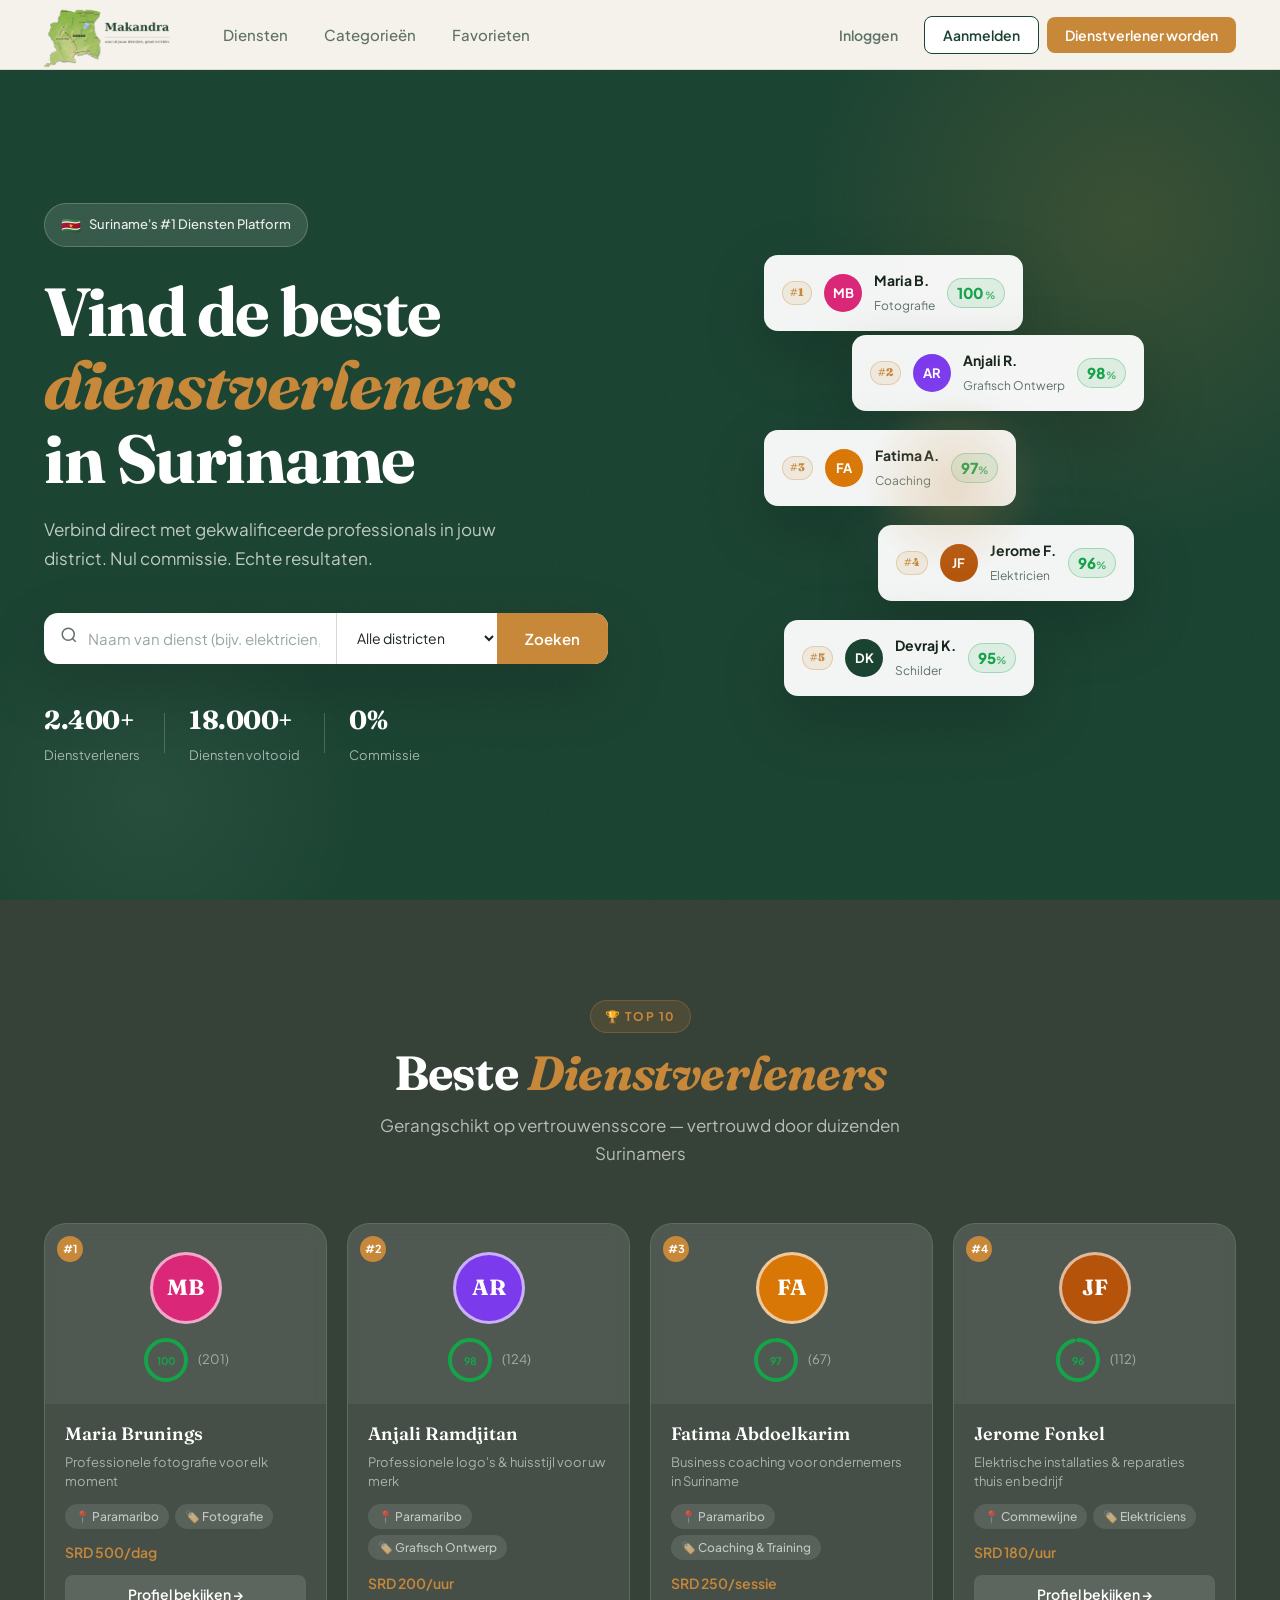
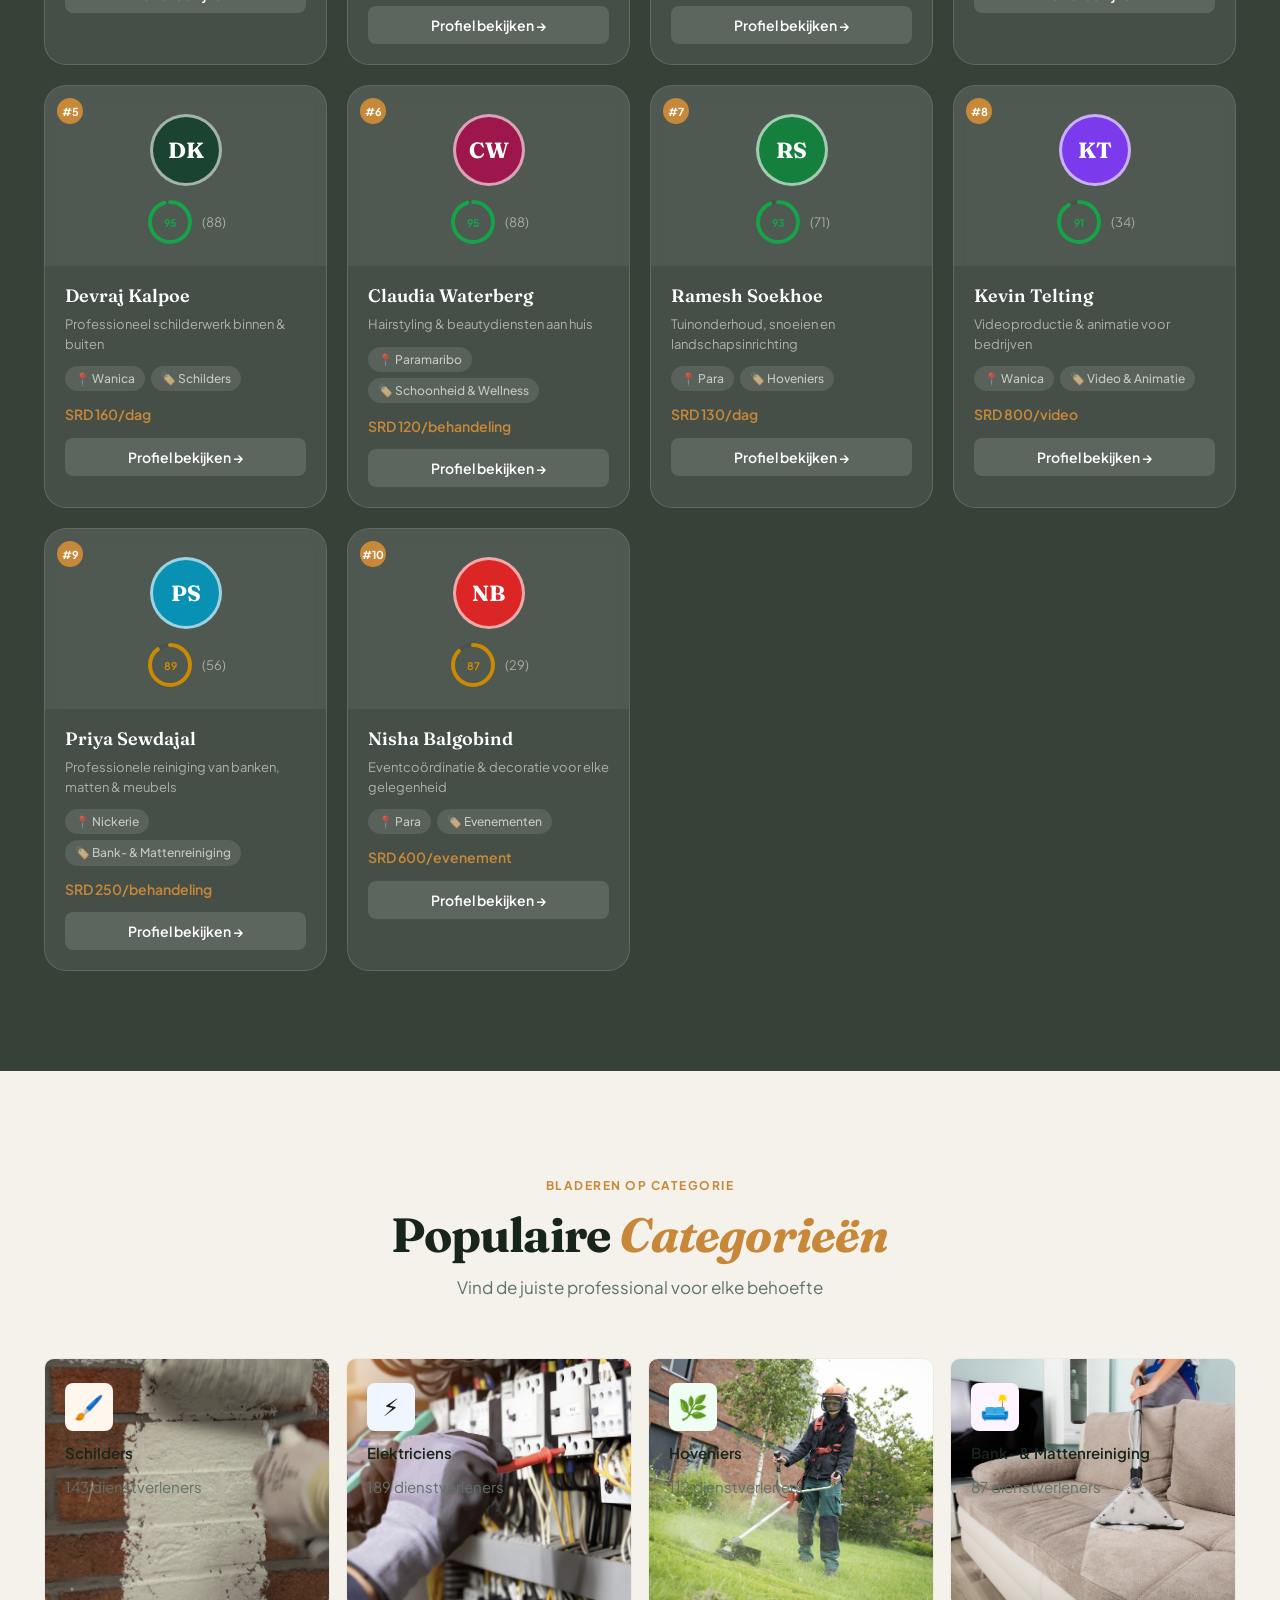
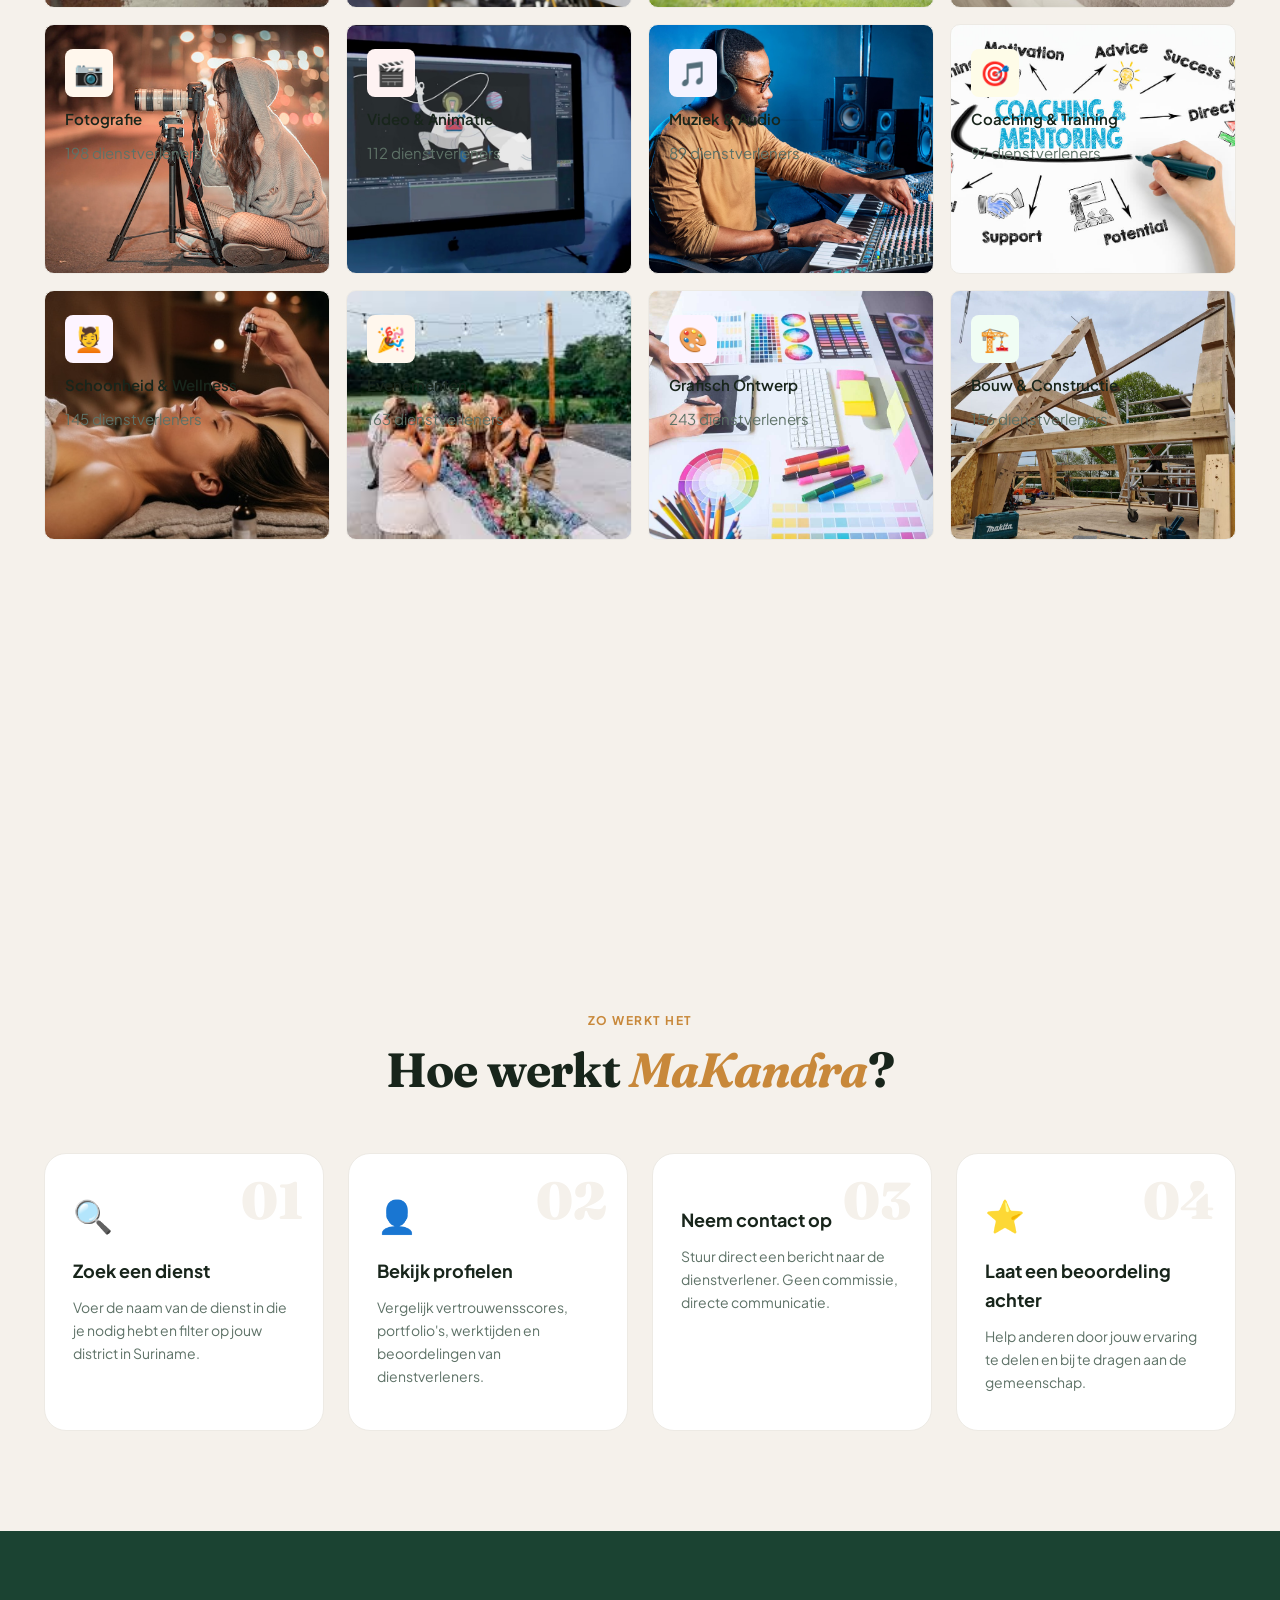
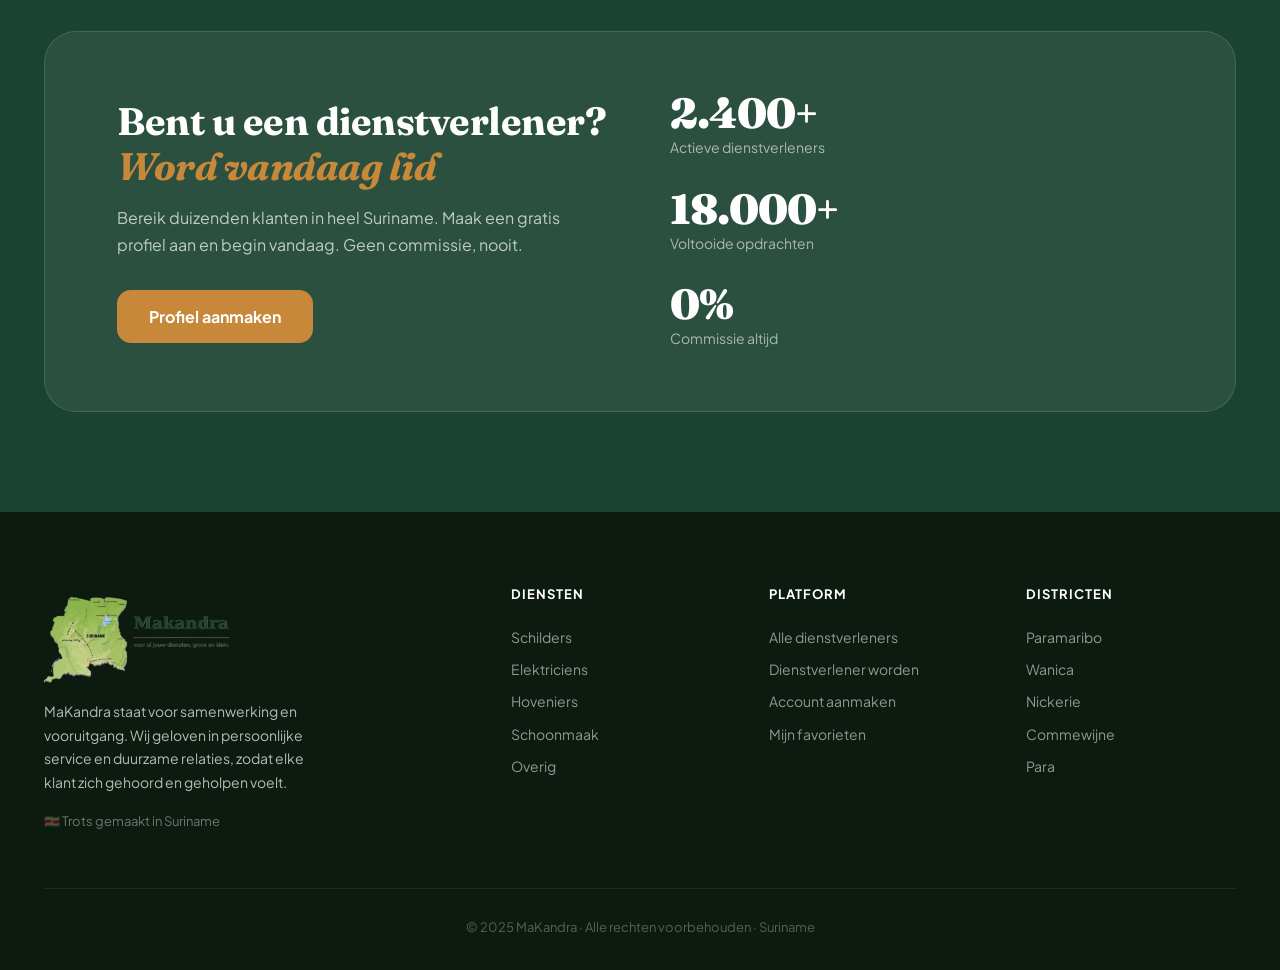
==== makandra/index.html @ bb7fdafe "portfolio" ====
<!DOCTYPE html>
<html lang="nl">
<head>
  <meta charset="UTF-8" />
  <meta name="viewport" content="width=device-width, initial-scale=1.0" />
  <title>MaKandra – Vind Diensten in Suriname</title>
  <link rel="preconnect" href="https://fonts.googleapis.com" />
  <link rel="preconnect" href="https://fonts.gstatic.com" crossorigin />
  <link href="https://fonts.googleapis.com/css2?family=Fraunces:opsz,wght@9..144,300;9..144,400;9..144,600;9..144,700;9..144,900&family=Plus+Jakarta+Sans:wght@300;400;500;600;700&display=swap" rel="stylesheet" />
  <link rel="stylesheet" href="style.css" />
</head>
<body>

<!-- ═══════════════════════════════════ NAVIGATION ═══════════════════════════════════ -->
<nav id="navbar">
  <div class="nav-container">
    <div class="nav-logo" onclick="showView('home')">
      <img src="MKDRA.png" alt="MaKandra Logo" class="nav-logo-img" />
    </div>
    <div class="nav-links">
      <a class="nav-link" onclick="showView('browse')">Diensten</a>
      <a class="nav-link" onclick="browseByCategory('')">Categorieën</a>
      <a class="nav-link" onclick="showFavorites()"> Favorieten</a>
    </div>
    <div class="nav-auth" id="nav-auth">
      <button class="btn-ghost" onclick="openAuthModal('login')">Inloggen</button>
      <button class="btn-secondary" onclick="openAuthModal('signup')">Aanmelden</button>
      <button class="btn-accent" onclick="openAuthModal('provider')">Dienstverlener worden</button>
    </div>
    <div class="nav-user hidden" id="nav-user">
      <div class="user-pill" onclick="toggleUserMenu()">
        <div class="user-avatar-sm" id="nav-avatar">?</div>
        <span id="nav-username">Gebruiker</span>
        <svg width="12" height="12" viewBox="0 0 12 12" fill="currentColor"><path d="M2 4l4 4 4-4"/></svg>
      </div>
      <div class="user-dropdown hidden" id="user-dropdown">
        <a onclick="showView('dashboard'); toggleUserMenu()">
          <span>👤</span> Mijn Dashboard
        </a>
        <a onclick="showFavorites(); toggleUserMenu()">
          <span>❤️</span> Favorieten
        </a>
        <div class="dropdown-divider"></div>
        <a onclick="logout()" class="logout-link">
          <span>🚪</span> Uitloggen
        </a>
      </div>
    </div>
    <button class="nav-mobile-btn" onclick="toggleMobileMenu()">☰</button>
  </div>
  <div class="mobile-menu hidden" id="mobile-menu">
    <a onclick="showView('browse'); toggleMobileMenu()">Diensten</a>
    <a onclick="showFavorites(); toggleMobileMenu()">❤️ Favorieten</a>
    <a onclick="openAuthModal('login'); toggleMobileMenu()">Inloggen</a>
    <a onclick="openAuthModal('signup'); toggleMobileMenu()">Aanmelden</a>
    <a onclick="openAuthModal('provider'); toggleMobileMenu()" class="mobile-provider-btn">Dienstverlener worden</a>
  </div>
</nav>


<!-- ═══════════════════════════════════ HOME VIEW ═══════════════════════════════════ -->
<div id="view-home" class="view active">

  <!-- HERO -->
  <section class="hero">
    <div class="hero-grain"></div>
    <div class="hero-container">
      <div class="hero-left">
        <div class="hero-badge">
          <span class="badge-flag">🇸🇷</span>
          Suriname's #1 Diensten Platform
        </div>
        <h1 class="hero-title">
          Vind de beste<br>
          <em>dienstverleners</em><br>
          in Suriname
        </h1>
        <p class="hero-subtitle">
          Verbind direct met gekwalificeerde professionals in jouw district. Nul commissie. Echte resultaten.
        </p>

        <div class="hero-search-box">
          <div class="search-input-wrap">
            <span class="search-ico">
              <svg width="18" height="18" fill="none" stroke="currentColor" stroke-width="2" viewBox="0 0 24 24"><circle cx="11" cy="11" r="8"/><path d="m21 21-4.35-4.35"/></svg>
            </span>
            <input type="text" id="hero-search" placeholder="Naam van dienst (bijv. elektricien, schilder)" />
          </div>
          <div class="search-district-wrap">
            <select id="hero-district">
              <option value="">Alle districten</option>
              <option>Paramaribo</option>
              <option>Wanica</option>
              <option>Nickerie</option>
              <option>Coronie</option>
              <option>Saramacca</option>
              <option>Commewijne</option>
              <option>Marowijne</option>
              <option>Para</option>
              <option>Brokopondo</option>
              <option>Sipaliwini</option>
            </select>
          </div>
          <button class="btn-search" onclick="heroSearch()">Zoeken</button>
        </div>

        <div class="hero-stats">
          <div class="hero-stat">
            <strong>2.400+</strong>
            <span>Dienstverleners</span>
          </div>
          <div class="stat-sep"></div>
          <div class="hero-stat">
            <strong>18.000+</strong>
            <span>Diensten voltooid</span>
          </div>
          <div class="stat-sep"></div>
          <div class="hero-stat">
            <strong>0%</strong>
            <span>Commissie</span>
          </div>
        </div>
      </div>

      <div class="hero-right">
        <div class="hero-cards">
          <!-- #1 Maria Brunings – Fotografie – score 100 -->
          <div class="hero-card hc-1">
            <div class="hc-rank">#1</div>
            <div class="hc-avatar" style="background:#DB2777">MB</div>
            <div class="hc-info">
              <strong>Maria B.</strong>
              <small>Fotografie</small>
            </div>
            <div class="hc-score" data-star="5.0"></div>
          </div>
          <!-- #2 Anjali Ramdjitan – Grafisch Ontwerp – score 98 -->
          <div class="hero-card hc-2">
            <div class="hc-rank">#2</div>
            <div class="hc-avatar" style="background:#7C3AED">AR</div>
            <div class="hc-info">
              <strong>Anjali R.</strong>
              <small>Grafisch Ontwerp</small>
            </div>
            <div class="hc-score" data-star="4.9"></div>
          </div>
          <!-- #3 Fatima Abdoelkarim – Coaching – score 97 -->
          <div class="hero-card hc-3">
            <div class="hc-rank">#3</div>
            <div class="hc-avatar" style="background:#D97706">FA</div>
            <div class="hc-info">
              <strong>Fatima A.</strong>
              <small>Coaching</small>
            </div>
            <div class="hc-score" data-star="4.85"></div>
          </div>
          <!-- #4 Jerome Fonkel – Elektriciens – score 96 -->
          <div class="hero-card hc-4">
            <div class="hc-rank">#4</div>
            <div class="hc-avatar" style="background:#B45309">JF</div>
            <div class="hc-info">
              <strong>Jerome F.</strong>
              <small>Elektricien</small>
            </div>
            <div class="hc-score" data-star="4.8"></div>
          </div>
          <!-- #5 Devraj Kalpoe – Schilders – score 95 -->
          <div class="hero-card hc-5">
            <div class="hc-rank">#5</div>
            <div class="hc-avatar" style="background:#1B4332">DK</div>
            <div class="hc-info">
              <strong>Devraj K.</strong>
              <small>Schilder</small>
            </div>
            <div class="hc-score" data-star="4.75"></div>
          </div>
          <div class="hero-orb orb-1"></div>
          <div class="hero-orb orb-2"></div>
        </div>
      </div>
    </div>
  </section>

  <!-- TOP 10 PROVIDERS – with background image -->
  <section class="section top10-section">
    <div class="top10-bg-overlay"></div>
    <div class="container" style="position:relative;z-index:2">
      <div class="section-head">
        <div class="section-eyebrow top-badge">🏆 TOP 10</div>
        <h2 class="section-title light">Beste <em>Dienstverleners</em></h2>
        <p class="section-sub light">Gerangschikt op vertrouwensscore — vertrouwd door duizenden Surinamers</p>
      </div>
      <div class="providers-grid" id="top-providers-grid">
        <!-- Rendered by JS -->
      </div>
    </div>
  </section>

  <!-- CATEGORIES -->
  <section class="section">
    <div class="container">
      <div class="section-head">
        <div class="section-eyebrow">Bladeren op categorie</div>
        <h2 class="section-title">Populaire <em>Categorieën</em></h2>
        <p class="section-sub">Vind de juiste professional voor elke behoefte</p>
      </div>
      <div class="categories-grid" id="categories-grid">
        <!-- Rendered by JS -->
         <div class="cat-card card-schilders">
    </div>

<div class="cat-card card-elektriciens">
    </div>

<div class="cat-card card-Hoveniers">
    </div>

<div class="cat-card card-Bank- & Mattenreiniging">
    </div>

<div class="cat-card card-Fotografie">
    </div>

<div class="cat-card card-Video & Animatie">
    </div>

<div class="cat-card card-Muziek & Audio">
    </div>

<div class="cat-card card-Coaching & Training">
    </div>

<div class="cat-card card-Schoonheid & Wellness">
    </div>

<div class="cat-card card-Evenementen">
    </div>

<div class="cat-card card-Grafisch Ontwerp">
    </div>

<div class="cat-card card-Bouw & Constructie">
  
    </div>
      </div>
    </div>
  </section>

  <!-- HOW IT WORKS -->
  <section class="section">
    <div class="container">
      <div class="section-head">
        <div class="section-eyebrow">Zo werkt het</div>
        <h2 class="section-title">Hoe werkt <em>MaKandra</em>?</h2>
      </div>
      <div class="steps-grid">
        <div class="step-card reveal">
          <div class="step-num">01</div>
          <div class="step-icon-wrap">🔍</div>
          <h3>Zoek een dienst</h3>
          <p>Voer de naam van de dienst in die je nodig hebt en filter op jouw district in Suriname.</p>
        </div>
        <div class="step-card reveal">
          <div class="step-num">02</div>
          <div class="step-icon-wrap">👤</div>
          <h3>Bekijk profielen</h3>
          <p>Vergelijk vertrouwensscores, portfolio's, werktijden en beoordelingen van dienstverleners.</p>
        </div>
        <div class="step-card reveal">
          <div class="step-num">03</div>
          <div class="step-icon-wrap"></div>
          <h3>Neem contact op</h3>
          <p>Stuur direct een bericht naar de dienstverlener. Geen commissie, directe communicatie.</p>
        </div>
        <div class="step-card reveal">
          <div class="step-num">04</div>
          <div class="step-icon-wrap">⭐</div>
          <h3>Laat een beoordeling achter</h3>
          <p>Help anderen door jouw ervaring te delen en bij te dragen aan de gemeenschap.</p>
        </div>
      </div>
    </div>
  </section>

  <!-- CTA BAND -->
  <section class="section section-cta-bg">
    <div class="container">
      <div class="cta-band reveal">
        <div class="cta-left">
          <h2>Bent u een dienstverlener?<br><em>Word vandaag lid</em></h2>
          <p>Bereik duizenden klanten in heel Suriname. Maak een gratis profiel aan en begin vandaag. Geen commissie, nooit.</p>
          <button class="btn-cta-big" onclick="openAuthModal('provider')">
            Profiel aanmaken 
          </button>
        </div>
        <div class="cta-nums">
          <div class="cta-num-item"><strong>2.400+</strong><span>Actieve dienstverleners</span></div>
          <div class="cta-num-item"><strong>18.000+</strong><span>Voltooide opdrachten</span></div>
          <div class="cta-num-item"><strong>0%</strong><span>Commissie altijd</span></div>
        </div>
      </div>
    </div>
  </section>

  <!-- FOOTER -->
  <footer class="footer">
    <div class="container">
      <div class="footer-grid">
        <div class="footer-brand">
          <div class="footer-logo">
            <img src="MKDRA.png" alt="MaKandra" style="height:100px;width:auto;" />
          </div>
          <p>MaKandra staat voor samenwerking en vooruitgang. Wij geloven in persoonlijke service en duurzame relaties, zodat elke klant zich gehoord en geholpen voelt.</p>
          <div class="footer-flag">🇸🇷 Trots gemaakt in Suriname</div>
        </div>
        <div class="footer-col">
          <h4>Diensten</h4>
          <a onclick="browseByCategory('Schilders')">Schilders</a>
          <a onclick="browseByCategory('Elektriciens')">Elektriciens</a>
          <a onclick="browseByCategory('Hoveniers')">Hoveniers</a>
          <a onclick="browseByCategory('Schoonmaak')">Schoonmaak</a>
          <a onclick="browseByCategory('Overig')">Overig</a>
        </div>
        <div class="footer-col">
          <h4>Platform</h4>
          <a onclick="showView('browse')">Alle dienstverleners</a>
          <a onclick="openAuthModal('provider')">Dienstverlener worden</a>
          <a onclick="openAuthModal('signup')">Account aanmaken</a>
          <a onclick="showFavorites()">Mijn favorieten</a>
        </div>
        <div class="footer-col">
          <h4>Districten</h4>
          <a onclick="browseByDistrict('Paramaribo')">Paramaribo</a>
          <a onclick="browseByDistrict('Wanica')">Wanica</a>
          <a onclick="browseByDistrict('Nickerie')">Nickerie</a>
          <a onclick="browseByDistrict('Commewijne')">Commewijne</a>
          <a onclick="browseByDistrict('Para')">Para</a>
        </div>
      </div>
      <div class="footer-bottom">
        © 2025 MaKandra · Alle rechten voorbehouden · Suriname
      </div>
    </div>
  </footer>
</div>


<!-- ═══════════════════════════════════ BROWSE VIEW ═══════════════════════════════════ -->
<div id="view-browse" class="view">
  <div class="browse-header">
    <div class="container">
      <h1>Vind een <em>Dienstverlener</em></h1>
      <p>Blader door onze gecertificeerde professionals in heel Suriname</p>
    </div>
  </div>

  <div class="container">
    <div class="browse-layout">
      <aside class="browse-sidebar">
        <div class="sidebar-section">
          <span class="sidebar-label">Naam van dienst</span>
          <div class="sidebar-search-wrap">
            <svg width="16" height="16" fill="none" stroke="currentColor" stroke-width="2" viewBox="0 0 24 24"><circle cx="11" cy="11" r="8"/><path d="m21 21-4.35-4.35"/></svg>
            <input type="text" id="browse-search" placeholder="Naam van dienst zoeken…" oninput="applyFilters()" />
          </div>
        </div>
        <div class="sidebar-section">
          <span class="sidebar-label">District</span>
          <select id="filter-district" onchange="applyFilters()">
            <option value="">Alle districten</option>
            <option>Paramaribo</option><option>Wanica</option><option>Nickerie</option>
            <option>Coronie</option><option>Saramacca</option><option>Commewijne</option>
            <option>Marowijne</option><option>Para</option><option>Brokopondo</option>
            <option>Sipaliwini</option>
          </select>
        </div>
        <div class="sidebar-section">
          <span class="sidebar-label">Sorteren</span>
          <select id="filter-sort" onchange="applyFilters()">
            <option value="score">Beste score</option>
            <option value="reviews">Meeste beoordelingen</option>
            <option value="name">Naam A–Z</option>
          </select>
        </div>
        <div class="sidebar-section">
          <span class="sidebar-label">Categorieën</span>
          <div class="sidebar-cat-list" id="sidebar-cats">
            <!-- Rendered by JS -->
          </div>
        </div>
        <button class="btn-reset" onclick="resetFilters()">↺ Filters wissen</button>
      </aside>

      <main class="browse-main">
        <div class="browse-results-bar">
          <span id="results-count">Laden…</span>
        </div>
        <div class="providers-grid" id="browse-grid">
          <!-- Rendered by JS -->
        </div>
        <div class="empty-state hidden" id="browse-empty">
          <div class="empty-icon">🔍</div>
          <h3>Geen resultaten</h3>
          <p>Probeer andere zoektermen of verwijder filters</p>
          <button class="btn-primary" onclick="resetFilters()">Filters wissen</button>
        </div>
      </main>
    </div>
  </div>
</div>


<!-- ═══════════════════════════════════ FAVORITES VIEW ═══════════════════════════════════ -->
<div id="view-favorites" class="view">
  <div class="browse-header">
    <div class="container">
      <h1> Mijn <em>Favorieten</em></h1>
      <p>Beheer uw favoriete en opgeslagen dienstverleners</p>
    </div>
  </div>
  <div class="container">
    <div id="favorites-content" style="padding: 40px 0 80px;">
      <!-- Rendered by JS -->
    </div>
  </div>
</div>


<!-- ═══════════════════════════════════ PROFILE VIEW ═══════════════════════════════════ -->
<div id="view-profile" class="view">
  <div id="profile-content"><!-- JS renders this --></div>
</div>


<!-- ═══════════════════════════════════ DASHBOARD VIEW ═══════════════════════════════════ -->
<div id="view-dashboard" class="view">
  <div class="container">
    <div id="dashboard-content"><!-- JS renders this --></div>
  </div>
</div>


<!-- ═══════════════════════════════════ AUTH MODAL ═══════════════════════════════════ -->
<div id="auth-overlay" class="overlay hidden" onclick="closeAuthModal(event)">
  <div class="modal" id="auth-modal">
    <button class="modal-x" onclick="closeAuthModal()">
      <svg width="18" height="18" fill="none" stroke="currentColor" stroke-width="2" viewBox="0 0 24 24"><path d="M18 6 6 18M6 6l12 12"/></svg>
    </button>

    <div class="modal-tabs">
      <button class="modal-tab active" id="tab-btn-login" onclick="switchAuthTab('login')">Inloggen</button>
      <button class="modal-tab" id="tab-btn-signup" onclick="switchAuthTab('signup')">Aanmelden</button>
      <button class="modal-tab tab-provider-btn" id="tab-btn-provider" onclick="switchAuthTab('provider')">Dienstverlener worden</button>
    </div>

    <!-- LOGIN -->
    <div class="modal-body" id="tab-login">
      <div class="modal-hero-text">
        <h2>Welkom terug </h2>
        <p>Log in op jouw MaKandra account</p>
      </div>
      <div class="form-group">
        <label>E-mailadres</label>
        <input type="email" id="login-email" placeholder="jouw@email.com" />
      </div>
      <div class="form-group">
        <label>Wachtwoord</label>
        <input type="password" id="login-password" placeholder="••••••••" />
      </div>
      <div class="form-error hidden" id="login-error"></div>
      <button class="btn-primary btn-full" onclick="handleLogin()">Inloggen</button>
      <p class="form-footer">Nog geen account? <a onclick="switchAuthTab('signup')">Aanmelden</a></p>
    </div>

    <!-- SIGNUP USER -->
    <div class="modal-body hidden" id="tab-signup">
      <div class="modal-hero-text">
        <h2>Account aanmaken</h2>
        <p>Maak een gratis klantaccount aan</p>
      </div>
      <div class="form-row-2">
        <div class="form-group">
          <label>Voornaam</label>
          <input type="text" id="su-firstname" placeholder="Voornaam" />
        </div>
        <div class="form-group">
          <label>Achternaam</label>
          <input type="text" id="su-lastname" placeholder="Achternaam" />
        </div>
      </div>
      <div class="form-group">
        <label>E-mailadres</label>
        <input type="email" id="su-email" placeholder="jouw@email.com" />
      </div>
      <div class="form-group">
        <label>Wachtwoord</label>
        <input type="password" id="su-password" placeholder="Minimaal 6 tekens" />
      </div>
      <div class="form-group">
        <label>District</label>
        <select id="su-district">
          <option value="">Selecteer district</option>
          <option>Paramaribo</option><option>Wanica</option><option>Nickerie</option>
          <option>Coronie</option><option>Saramacca</option><option>Commewijne</option>
          <option>Marowijne</option><option>Para</option><option>Brokopondo</option>
          <option>Sipaliwini</option>
        </select>
      </div>
      <div class="form-error hidden" id="signup-error"></div>
      <button class="btn-primary btn-full" onclick="handleSignup()">Account aanmaken</button>
      <p class="form-footer">Al een account? <a onclick="switchAuthTab('login')">Inloggen</a></p>
    </div>

    <!-- SIGNUP PROVIDER -->
    <div class="modal-body hidden" id="tab-provider">
      <div class="modal-hero-text">
        <div class="provider-signup-badge"> Word Dienstverlener</div>
        <h2>Profiel aanmaken</h2>
        <p>Bereik duizenden klanten in Suriname. Gratis, geen commissie.</p>
      </div>
      <div class="form-row-2">
        <div class="form-group">
          <label>Voornaam</label>
          <input type="text" id="pv-firstname" placeholder="Voornaam" />
        </div>
        <div class="form-group">
          <label>Achternaam</label>
          <input type="text" id="pv-lastname" placeholder="Achternaam" />
        </div>
      </div>
      <div class="form-group">
        <label>E-mailadres</label>
        <input type="email" id="pv-email" placeholder="jouw@email.com" />
      </div>
      <div class="form-group">
        <label>Wachtwoord</label>
        <input type="password" id="pv-password" placeholder="Minimaal 6 tekens" />
      </div>
      <div class="form-group">
        <label>Telefoon (optioneel)</label>
        <input type="tel" id="pv-phone" placeholder="+597 ..." />
      </div>
      <div class="form-row-2">
        <div class="form-group">
          <label>Categorie dienst</label>
          <select id="pv-category">
            <option value="">Selecteer categorie</option>
            <option>Schilders</option>
            <option>Elektriciens</option>
            <option>Hoveniers</option>
            <option>Bank- &amp; Mattenreiniging</option>
            <option>Fotografie</option>
            <option>Video &amp; Animatie</option>
            <option>Muziek &amp; Audio</option>
            <option>Coaching &amp; Training</option>
            <option>Schoonheid &amp; Wellness</option>
            <option>Evenementen</option>
            <option>Grafisch Ontwerp</option>
            <option>Bouw &amp; Constructie</option>
            <option>Overig</option>
          </select>
        </div>
        <div class="form-group">
          <label>District</label>
          <select id="pv-district">
            <option value="">Selecteer district</option>
            <option>Paramaribo</option><option>Wanica</option><option>Nickerie</option>
            <option>Coronie</option><option>Saramacca</option><option>Commewijne</option>
            <option>Marowijne</option><option>Para</option><option>Brokopondo</option>
            <option>Sipaliwini</option>
          </select>
        </div>
      </div>
      <div class="form-group">
        <label>Werktijden</label>
        <input type="text" id="pv-hours" placeholder="bijv. Ma–Vr 08:00–17:00, Za 09:00–13:00" />
      </div>
      <div class="form-group">
        <label>Korte omschrijving van uw dienst</label>
        <input type="text" id="pv-tagline" placeholder="bijv. Professioneel schilderwerk voor binnen en buiten" />
      </div>
      <div class="form-group">
        <label>Tarief</label>
        <input type="text" id="pv-price" placeholder="bijv. SRD 150/uur of SRD 500/project" />
      </div>
      <div class="form-error hidden" id="provider-error"></div>
      <button class="btn-primary btn-full" onclick="handleProviderSignup()">Profiel aanmaken</button>
      <p class="form-footer">Al een account? <a onclick="switchAuthTab('login')">Inloggen</a></p>
    </div>
  </div>
</div>


<!-- ═══════════════════════════════════ REVIEW MODAL ═══════════════════════════════════ -->
<div id="review-overlay" class="overlay hidden" onclick="closeReviewModal(event)">
  <div class="modal" id="review-modal">
    <button class="modal-x" onclick="closeReviewModal()">
      <svg width="18" height="18" fill="none" stroke="currentColor" stroke-width="2" viewBox="0 0 24 24"><path d="M18 6 6 18M6 6l12 12"/></svg>
    </button>
    <div class="modal-body">
      <div class="modal-hero-text">
        <h2>Schrijf een beoordeling</h2>
        <p>Deel uw ervaring met deze dienstverlener</p>
      </div>
      <div class="form-group">
        <label>Gebruikersscore (1–100%)</label>
        <div id="star-selector"></div>
        <input type="hidden" id="review-rating" value="0" />
      </div>
      <div class="form-group">
        <label>Uw recensie</label>
        <textarea id="review-text" rows="4" placeholder="Beschrijf uw ervaring met deze dienstverlener…"></textarea>
      </div>
      <input type="hidden" id="review-target-id" />
      <div class="form-error hidden" id="review-error"></div>
      <button class="btn-primary btn-full" onclick="submitReview()">Beoordeling plaatsen</button>
    </div>
  </div>
</div>


<!-- ═══════════════════════════════════ TOAST ═══════════════════════════════════ -->
<div id="toast" class="toast hidden"></div>

<script src="script.js"></script>
</body>
</html>
---- makandra/style.css ----
/* ═══════════════════════════════════════
   MAKANDRA – STYLE.CSS
   Premium Surinamese Services Platform
═══════════════════════════════════════ */

/* ── Variables ────────────────────────── */
:root {
  --bg:            #F5F1EB;
  --surface:       #FFFFFF;
  --dark:          #0D1A10;
  --primary:       #1B4332;
  --primary-h:     #255E46;
  --accent:        #C8883A;
  --accent-h:      #B0741E;
  --accent-light:  #FDF3E3;
  --green-light:   #E8F5EE;
  --text:          #18251B;
  --text-muted:    #5E7267;
  --text-light:    #97A89E;
  --border:        #DDD9D1;
  --border-light:  #EDEAE4;
  --shadow-sm:     0 1px 4px rgba(0,0,0,.07);
  --shadow-md:     0 4px 20px rgba(0,0,0,.10);
  --shadow-lg:     0 12px 48px rgba(0,0,0,.14);
  --shadow-xl:     0 24px 64px rgba(0,0,0,.18);
  --radius-sm:     8px;
  --radius:        14px;
  --radius-lg:     22px;
  --radius-xl:     32px;
  --nav-h:         70px;
  --font-display:  'Fraunces', Georgia, serif;
  --font-body:     'Plus Jakarta Sans', system-ui, sans-serif;
}

/* ── Reset ────────────────────────────── */
*, *::before, *::after { box-sizing: border-box; margin: 0; padding: 0; }
html { font-size: 16px; scroll-behavior: smooth; }
body {
  font-family: var(--font-body);
  background: var(--bg);
  color: var(--text);
  line-height: 1.6;
  -webkit-font-smoothing: antialiased;
}
a { cursor: pointer; text-decoration: none; color: inherit; }
button { cursor: pointer; border: none; background: none; font-family: inherit; }
input, select, textarea { font-family: inherit; outline: none; }
img { max-width: 100%; display: block; }
.hidden { display: none !important; }

/* ── Views ────────────────────────────── */
.view { display: none; min-height: calc(100vh - var(--nav-h)); padding-top: var(--nav-h); }
.view.active { display: block; }

/* ── Container ────────────────────────── */
.container { max-width: 1240px; margin: 0 auto; padding: 0 24px; }

/* ══════════════════════════════════════════
   NAVIGATION
══════════════════════════════════════════ */
#navbar {
  position: fixed;
  top: 0; left: 0; right: 0;
  height: var(--nav-h);
  background: rgba(245, 241, 235, 0.92);
  backdrop-filter: blur(16px);
  -webkit-backdrop-filter: blur(16px);
  border-bottom: 1px solid var(--border);
  z-index: 900;
  transition: box-shadow .3s;
}
#navbar.scrolled { box-shadow: var(--shadow-md); }

.nav-container {
  max-width: 1240px;
  margin: 0 auto;
  padding: 0 24px;
  height: 100%;
  display: flex;
  align-items: center;
  gap: 32px;
}
.nav-logo {
  display: flex;
  align-items: center;
  gap: 10px;
  cursor: pointer;
  flex-shrink: 0;
}
.nav-logo-img {
  height: 68px;
  width: auto;
  display: block;
  object-fit: contain;
}
.logo-text {
  font-family: var(--font-display);
  font-size: 22px;
  font-weight: 700;
  color: var(--primary);
  letter-spacing: -.3px;
}
.nav-links {
  display: flex;
  gap: 4px;
  flex: 1;
}
.nav-link {
  padding: 8px 16px;
  border-radius: var(--radius-sm);
  color: var(--text-muted);
  font-size: 15px;
  font-weight: 500;
  transition: background .2s, color .2s;
}
.nav-link:hover { background: var(--green-light); color: var(--primary); }

.nav-auth { display: flex; align-items: center; gap: 8px; }
.nav-user { position: relative; }
.user-pill {
  display: flex;
  align-items: center;
  gap: 8px;
  padding: 6px 14px 6px 6px;
  background: var(--surface);
  border: 1px solid var(--border);
  border-radius: 40px;
  cursor: pointer;
  transition: box-shadow .2s;
  font-size: 14px;
  font-weight: 500;
}
.user-pill:hover { box-shadow: var(--shadow-sm); }
.user-avatar-sm {
  width: 30px; height: 30px;
  border-radius: 50%;
  background: var(--primary);
  color: #fff;
  font-size: 12px;
  font-weight: 700;
  display: flex; align-items: center; justify-content: center;
}
.user-dropdown {
  position: absolute;
  top: calc(100% + 10px);
  right: 0;
  background: var(--surface);
  border: 1px solid var(--border);
  border-radius: var(--radius);
  box-shadow: var(--shadow-lg);
  width: 200px;
  overflow: hidden;
  z-index: 1000;
  animation: dropIn .2s ease;
}
.user-dropdown a {
  display: flex;
  align-items: center;
  gap: 10px;
  padding: 12px 18px;
  font-size: 14px;
  font-weight: 500;
  color: var(--text);
  transition: background .15s;
}
.user-dropdown a:hover { background: var(--bg); }
.logout-link { color: #DC2626 !important; }
.dropdown-divider { height: 1px; background: var(--border-light); }

.nav-mobile-btn { display: none; font-size: 22px; color: var(--text); padding: 4px 8px; }
.mobile-menu {
  background: var(--surface);
  border-top: 1px solid var(--border);
  padding: 16px 24px;
  display: flex;
  flex-direction: column;
  gap: 4px;
}
.mobile-menu a {
  padding: 12px 16px;
  border-radius: var(--radius-sm);
  font-weight: 500;
  color: var(--text);
  transition: background .2s;
}
.mobile-menu a:hover { background: var(--bg); }
.mobile-provider-btn { background: var(--primary) !important; color: #fff !important; }

/* ══════════════════════════════════════════
   BUTTONS
══════════════════════════════════════════ */
.btn-ghost {
  padding: 9px 18px;
  border-radius: var(--radius-sm);
  font-size: 14px;
  font-weight: 600;
  color: var(--text-muted);
  transition: background .2s, color .2s;
}
.btn-ghost:hover { background: var(--green-light); color: var(--primary); }

.btn-secondary {
  padding: 9px 18px;
  border-radius: var(--radius-sm);
  font-size: 14px;
  font-weight: 600;
  background: var(--surface);
  color: var(--primary);
  border: 1.5px solid var(--primary);
  transition: background .2s, color .2s, transform .15s;
}
.btn-secondary:hover { background: var(--green-light); transform: translateY(-1px); }

.btn-accent {
  padding: 9px 18px;
  border-radius: var(--radius-sm);
  font-size: 14px;
  font-weight: 600;
  background: var(--accent);
  color: #fff;
  transition: background .2s, transform .15s, box-shadow .2s;
}
.btn-accent:hover { background: var(--accent-h); transform: translateY(-1px); box-shadow: 0 4px 16px rgba(200,136,58,.35); }

.btn-primary {
  padding: 12px 24px;
  border-radius: var(--radius-sm);
  font-size: 15px;
  font-weight: 600;
  background: var(--primary);
  color: #fff;
  transition: background .2s, transform .15s, box-shadow .2s;
}
.btn-primary:hover { background: var(--primary-h); transform: translateY(-1px); box-shadow: 0 6px 20px rgba(27,67,50,.3); }
.btn-primary.btn-full { width: 100%; text-align: center; }

.btn-reset {
  width: 100%;
  padding: 10px;
  border-radius: var(--radius-sm);
  font-size: 14px;
  font-weight: 500;
  color: var(--text-muted);
  border: 1px solid var(--border);
  background: transparent;
  margin-top: 8px;
  transition: background .2s, color .2s;
}
.btn-reset:hover { background: var(--bg); color: var(--text); }

.btn-back {
  display: inline-flex;
  align-items: center;
  gap: 6px;
  padding: 8px 16px;
  border-radius: var(--radius-sm);
  font-size: 14px;
  font-weight: 500;
  color: var(--text-muted);
  background: var(--surface);
  border: 1px solid var(--border);
  margin: 24px 0;
  transition: background .2s, color .2s;
}
.btn-back:hover { background: var(--green-light); color: var(--primary); }

/* ══════════════════════════════════════════
   HERO SECTION
══════════════════════════════════════════ */
.hero {
  background: var(--primary);
  position: relative;
  overflow: hidden;
  min-height: calc(100vh - var(--nav-h));
  display: flex;
  align-items: center;
}
.hero-grain {
  position: absolute;
  inset: 0;
  background-image: url("data:image/svg+xml,%3Csvg viewBox='0 0 256 256' xmlns='http://www.w3.org/2000/svg'%3E%3Cfilter id='noise'%3E%3CfeTurbulence type='fractalNoise' baseFrequency='0.9' numOctaves='4' stitchTiles='stitch'/%3E%3C/filter%3E%3Crect width='100%25' height='100%25' filter='url(%23noise)' opacity='0.04'/%3E%3C/svg%3E");
  opacity: .4;
  pointer-events: none;
}
.hero::before {
  content: '';
  position: absolute;
  top: -200px; right: -200px;
  width: 700px; height: 700px;
  background: radial-gradient(circle, rgba(200,136,58,.18) 0%, transparent 65%);
  pointer-events: none;
}
.hero::after {
  content: '';
  position: absolute;
  bottom: -150px; left: -100px;
  width: 500px; height: 500px;
  background: radial-gradient(circle, rgba(255,255,255,.05) 0%, transparent 60%);
  pointer-events: none;
}

.hero-container {
  max-width: 1240px;
  margin: 0 auto;
  padding: 80px 24px;
  display: grid;
  grid-template-columns: 1fr 1fr;
  gap: 64px;
  align-items: center;
  position: relative;
  z-index: 1;
  width: 100%;
}

.hero-badge {
  display: inline-flex;
  align-items: center;
  gap: 8px;
  background: rgba(255,255,255,.12);
  border: 1px solid rgba(255,255,255,.2);
  color: rgba(255,255,255,.9);
  padding: 8px 16px;
  border-radius: 40px;
  font-size: 13px;
  font-weight: 500;
  margin-bottom: 28px;
  backdrop-filter: blur(8px);
  animation: fadeUp .6s ease both;
}
.badge-flag { font-size: 16px; }

.hero-title {
  font-family: var(--font-display);
  font-size: clamp(40px, 5.5vw, 68px);
  font-weight: 700;
  color: #fff;
  line-height: 1.08;
  letter-spacing: -1.5px;
  margin-bottom: 20px;
  animation: fadeUp .6s ease .1s both;
}
.hero-title em {
  font-style: italic;
  color: var(--accent);
}
.hero-subtitle {
  font-size: 17px;
  color: rgba(255,255,255,.72);
  margin-bottom: 40px;
  max-width: 480px;
  line-height: 1.7;
  animation: fadeUp .6s ease .2s both;
}

.hero-search-box {
  display: flex;
  background: #fff;
  border-radius: var(--radius);
  overflow: hidden;
  box-shadow: var(--shadow-xl);
  margin-bottom: 36px;
  animation: fadeUp .6s ease .3s both;
}
.search-input-wrap {
  flex: 1;
  display: flex;
  align-items: center;
  padding: 0 16px;
  gap: 10px;
  color: var(--text-muted);
}
.search-ico { flex-shrink: 0; }
.search-input-wrap input {
  flex: 1;
  border: none;
  font-size: 15px;
  color: var(--text);
  padding: 16px 0;
  background: none;
}
.search-input-wrap input::placeholder { color: var(--text-light); }
.search-district-wrap {
  border-left: 1px solid var(--border);
}
.search-district-wrap select {
  height: 100%;
  padding: 0 16px;
  border: none;
  font-size: 14px;
  color: var(--text);
  background: none;
  cursor: pointer;
  min-width: 160px;
}
.btn-search {
  background: var(--accent);
  color: #fff;
  padding: 0 28px;
  font-size: 15px;
  font-weight: 600;
  font-family: inherit;
  transition: background .2s;
  white-space: nowrap;
}
.btn-search:hover { background: var(--accent-h); }

.hero-stats {
  display: flex;
  align-items: center;
  gap: 24px;
  animation: fadeUp .6s ease .4s both;
}
.hero-stat strong {
  display: block;
  font-family: var(--font-display);
  font-size: 26px;
  font-weight: 700;
  color: #fff;
  letter-spacing: -.5px;
}
.hero-stat span { font-size: 13px; color: rgba(255,255,255,.6); }
.stat-sep { width: 1px; height: 40px; background: rgba(255,255,255,.2); }

/* Floating hero cards */
.hero-right { display: flex; justify-content: center; align-items: center; }
.hero-cards {
  position: relative;
  width: 380px;
  height: 460px;
}
.hero-card {
  position: absolute;
  display: flex;
  align-items: center;
  gap: 12px;
  background: rgba(255,255,255,.95);
  backdrop-filter: blur(12px);
  border-radius: var(--radius);
  padding: 14px 18px;
  box-shadow: var(--shadow-xl);
  min-width: 210px;
}
.hc-rank {
  font-family: var(--font-display);
  font-size: 11px;
  font-weight: 900;
  color: var(--accent);
  background: rgba(200,136,58,.12);
  border: 1px solid rgba(200,136,58,.3);
  border-radius: 20px;
  padding: 2px 7px;
  white-space: nowrap;
  flex-shrink: 0;
}
.hero-card.hc-1 { top: 0;      left: 0;      animation: float1 4s   ease-in-out infinite; }
.hero-card.hc-2 { top: 80px;   right: 0;     animation: float2 4.5s ease-in-out infinite; }
.hero-card.hc-3 { top: 175px;  left: 0;      animation: float3 5s   ease-in-out infinite; }
.hero-card.hc-4 { top: 270px;  right: 10px;  animation: float1 3.8s ease-in-out infinite .5s; }
.hero-card.hc-5 { top: 365px;  left: 20px;   animation: float2 4.2s ease-in-out infinite .3s; }
.hc-avatar {
  width: 38px; height: 38px;
  border-radius: 50%;
  color: #fff;
  font-size: 13px;
  font-weight: 700;
  display: flex; align-items: center; justify-content: center;
  flex-shrink: 0;
}
.hc-info strong { display: block; font-size: 14px; color: var(--text); }
.hc-info small { font-size: 12px; color: var(--text-muted); }
.hc-score { margin-left: auto; font-size: 13px; font-weight: 600; color: var(--accent); white-space: nowrap; }
.hero-orb {
  position: absolute;
  border-radius: 50%;
  pointer-events: none;
}
.orb-1 {
  width: 180px; height: 180px;
  background: radial-gradient(circle, rgba(200,136,58,.25) 0%, transparent 70%);
  top: 50%; left: 50%;
  transform: translate(-50%,-50%);
}
.orb-2 {
  width: 280px; height: 280px;
  background: radial-gradient(circle, rgba(255,255,255,.06) 0%, transparent 70%);
  top: 50%; left: 50%;
  transform: translate(-50%,-50%);
}

/* ══════════════════════════════════════════
   TOP 10 SECTION WITH BACKGROUND IMAGE
══════════════════════════════════════════ */
.top10-section {
  position: relative;
  padding: 100px 0;
  overflow: hidden;
  background-image: url('BACKGROUND.jpeg');
  background-size: cover;
  background-position: center;
  background-attachment: fixed;
}
.top10-bg-overlay {
  position: absolute;
  inset: 0;
  background: rgba(13, 26, 16, 0.82);
  backdrop-filter: blur(2px);
}

/* ══════════════════════════════════════════
   SECTIONS
══════════════════════════════════════════ */
.section { padding: 100px 0; }
.section-dark-bg {
  background: var(--dark);
}
.section-cta-bg {
  background: var(--primary);
}

.section-head { text-align: center; margin-bottom: 56px; }
.section-eyebrow {
  display: inline-block;
  font-size: 12px;
  font-weight: 700;
  letter-spacing: 1.5px;
  text-transform: uppercase;
  color: var(--accent);
  margin-bottom: 12px;
}
.top-badge {
  background: rgba(200,136,58,.15);
  padding: 6px 14px;
  border-radius: 40px;
  border: 1px solid rgba(200,136,58,.3);
}
.section-title {
  font-family: var(--font-display);
  font-size: clamp(32px, 4vw, 48px);
  font-weight: 700;
  color: var(--text);
  line-height: 1.15;
  letter-spacing: -.8px;
  margin-bottom: 12px;
}
.section-title em { font-style: italic; color: var(--accent); }
.section-title.light { color: #fff; }
.section-sub { font-size: 17px; color: var(--text-muted); max-width: 520px; margin: 0 auto; }
.section-sub.light { color: rgba(255,255,255,.65); }

/* ── Categories Grid ──── */
.categories-grid {
  display: grid;
  grid-template-columns: repeat(4, 1fr);
  gap: 16px;
}
.cat-card {
  background: var(--surface);
  border: 1px solid var(--border-light);
  border-radius: var(--radius);
  padding: 24px 20px;
  cursor: pointer;
  transition: transform .25s cubic-bezier(0.34,1.56,0.64,1), box-shadow .2s, border-color .2s;
  display: flex;
  flex-direction: column;
  gap: 10px;
}
/* Basisstijl voor alle kaarten */
.cat-card {
    background-size: cover;
    background-position: center;
    background-repeat: no-repeat;
    position: relative; /* Belangrijk voor de overlay */
}
.cat-card {
    height: 250px; /* Zorg dat dit groot genoeg is */
    width: 100%;
    background-size: cover;
    background-position: center;
    background-repeat: no-repeat;
    position: relative;
    border-radius: 10px; /* Mooie afgeronde hoeken */
}


/* Specifieke afbeeldingen per categorie */
.card-schilders { background-image: url('schilder.jpg'); }
.card-elektriciens { background-image: url('elektriciens.jpg'); }
.card-hoveniers { background-image: url('hoveniers.jpg'); }
.card-bank-mattenreiniging { background-image: url('Mattenreiniging.jpg'); }
.card-fotografie { background-image: url('fotografie.jpg'); }
.card-video-animatie { background-image: url('video.jpg'); }
.card-muziek-audio { background-image: url('muziek.jpg'); }
.card-coaching-training { background-image: url('coaching.jpg'); }
.card-schoonheid-wellness { background-image: url('schoonheid.jpg'); }
.card-evenementen { background-image: url('evenementen.jpg'); }
.card-grafisch-ontwerp { background-image: url('grafisch.jpg'); }
.card-bouw-constructie { background-image: url('bouw.jpg'); }

/* Overlay om tekst leesbaar te maken */
.cat-card::before {
    content: '';
    position: absolute;
    top: 0; left: 0; right: 0; bottom: 0;
    background: rgba(255, 255, 255, 0.0);
    border-radius: 10px;
    backdrop-filter: blur(0px);         /* ← standaard: geen blur */
    transition: backdrop-filter 0.3s ease, background 0.3s ease;  /* ← vloeiende overgang */
}

.cat-card:hover::before {
    backdrop-filter: blur(4px);         
    background: rgba(255, 255, 255, 0.5); 
}

/* Zorg dat de inhoud bovenop de overlay staat */
.cat-card > * {
    position: relative;
    z-index: 1;
}
.cat-card:hover {
  transform: translateY(-6px) scale(1.02);
  box-shadow: var(--shadow-md);
  border-color: var(--border);
}
.cat-icon {
  width: 48px; height: 48px;
  border-radius: var(--radius-sm);
  display: flex; align-items: center; justify-content: center;
  font-size: 24px;
}
.cat-name { font-size: 15px; font-weight: 600; color: var(--text); }
.cat-count { font-size: 15px; color: var(--text-muted); }

/* ── Provider Cards ──── */
.providers-grid {
  display: grid;
  grid-template-columns: repeat(auto-fill, minmax(260px, 1fr));
  gap: 20px;
}

.provider-card {
  background: var(--surface);
  border-radius: var(--radius-lg);
  overflow: hidden;
  border: 1px solid var(--border-light);
  cursor: pointer;
  transition: transform .3s cubic-bezier(0.34,1.56,0.64,1), box-shadow .25s;
  position: relative;
}
.provider-card:hover {
  transform: translateY(-8px) scale(1.01);
  box-shadow: var(--shadow-lg);
}
.top10-section .provider-card {
  background: rgba(255,255,255,.08);
  border-color: rgba(255,255,255,.15);
  backdrop-filter: blur(8px);
}
.top10-section .provider-card:hover {
  background: rgba(255,255,255,.14);
}
.provider-card-top {
  background: var(--bg);
  padding: 28px 20px 20px;
  display: flex;
  flex-direction: column;
  align-items: center;
  text-align: center;
  gap: 12px;
  position: relative;
}
.top10-section .provider-card-top { background: rgba(255,255,255,.05); }

.rank-badge {
  position: absolute;
  top: 12px; left: 12px;
  background: var(--accent);
  color: #fff;
  font-size: 11px;
  font-weight: 700;
  width: 26px; height: 26px;
  border-radius: 50%;
  display: flex; align-items: center; justify-content: center;
}

.provider-avatar {
  width: 72px; height: 72px;
  border-radius: 50%;
  display: flex; align-items: center; justify-content: center;
  font-family: var(--font-display);
  font-size: 22px;
  font-weight: 700;
  color: #fff;
  border: 3px solid rgba(255,255,255,.6);
  overflow: hidden;
  flex-shrink: 0;
}
.provider-avatar img { width: 100%; height: 100%; object-fit: cover; }

/* Favorite + Use Later buttons on card */
.provider-card-actions {
  position: absolute;
  top: 12px; right: 12px;
  display: flex;
  flex-direction: column;
  gap: 4px;
  opacity: 0;
  transition: opacity .2s;
}
.provider-card:hover .provider-card-actions { opacity: 1; }
.btn-fav, .btn-later {
  width: 30px; height: 30px;
  border-radius: 50%;
  background: rgba(255,255,255,.9);
  display: flex; align-items: center; justify-content: center;
  font-size: 14px;
  border: 1px solid var(--border);
  transition: transform .2s, background .2s;
  box-shadow: var(--shadow-sm);
}
.btn-fav:hover { transform: scale(1.2); background: #fff0f0; }
.btn-later:hover { transform: scale(1.2); background: #f0f7ff; }
.btn-fav.active { color: #e11d48; }

.provider-score {
  display: flex;
  align-items: center;
  gap: 6px;
}
.score-stars { color: #F59E0B; font-size: 14px; letter-spacing: 1px; }
.score-val {
  font-size: 15px;
  font-weight: 700;
  color: var(--text);
}
.top10-section .score-val { color: #fff; }
.score-count { font-size: 13px; color: var(--text-muted); }
.top10-section .score-count { color: rgba(255,255,255,.5); }

.provider-card-body { padding: 16px 20px 20px; }
.provider-name {
  font-family: var(--font-display);
  font-size: 18px;
  font-weight: 600;
  color: var(--text);
  margin-bottom: 4px;
}
.top10-section .provider-name { color: #fff; }
.provider-tagline {
  font-size: 13px;
  color: var(--text-muted);
  line-height: 1.5;
  margin-bottom: 12px;
  display: -webkit-box;
  -webkit-line-clamp: 2;
  line-clamp: 2;
  -webkit-box-orient: vertical;
  overflow: hidden;
}
.top10-section .provider-tagline { color: rgba(255,255,255,.55); }
.provider-meta {
  display: flex;
  flex-wrap: wrap;
  gap: 6px;
  margin-bottom: 12px;
}
.meta-chip {
  font-size: 12px;
  padding: 3px 10px;
  border-radius: 40px;
  background: var(--bg);
  color: var(--text-muted);
  font-weight: 500;
}
.top10-section .meta-chip { background: rgba(255,255,255,.1); color: rgba(255,255,255,.65); }
.provider-price {
  font-size: 14px;
  font-weight: 600;
  color: var(--accent);
}
.btn-view-profile {
  width: 100%;
  padding: 10px;
  border-radius: var(--radius-sm);
  font-size: 14px;
  font-weight: 600;
  background: var(--green-light);
  color: var(--primary);
  margin-top: 12px;
  transition: background .2s;
  text-align: center;
}
.btn-view-profile:hover { background: #d5eedd; }
.top10-section .btn-view-profile {
  background: rgba(255,255,255,.12);
  color: #fff;
}
.top10-section .btn-view-profile:hover { background: rgba(255,255,255,.22); }

/* ── Steps ──── */
.steps-grid {
  display: grid;
  grid-template-columns: repeat(4, 1fr);
  gap: 24px;
}
.step-card {
  background: var(--surface);
  border-radius: var(--radius-lg);
  padding: 36px 28px;
  position: relative;
  border: 1px solid var(--border-light);
  transition: transform .25s cubic-bezier(0.34,1.56,0.64,1), box-shadow .2s;
}
.step-card:hover { transform: translateY(-6px); box-shadow: var(--shadow-md); }
.step-num {
  font-family: var(--font-display);
  font-size: 52px;
  font-weight: 900;
  color: var(--bg);
  position: absolute;
  top: 20px; right: 20px;
  line-height: 1;
  user-select: none;
}
.step-icon-wrap { font-size: 32px; margin-bottom: 16px; }
.step-card h3 { font-size: 18px; font-weight: 700; color: var(--text); margin-bottom: 10px; }
.step-card p { font-size: 14px; color: var(--text-muted); line-height: 1.65; }

/* ── CTA Band ──── */
.cta-band {
  display: grid;
  grid-template-columns: 1fr 1fr;
  gap: 60px;
  align-items: center;
  padding: 60px 72px;
  background: rgba(255,255,255,.07);
  border: 1px solid rgba(255,255,255,.12);
  border-radius: var(--radius-xl);
}
.cta-band h2 {
  font-family: var(--font-display);
  font-size: clamp(28px, 3vw, 42px);
  font-weight: 700;
  color: #fff;
  margin-bottom: 16px;
  line-height: 1.15;
  letter-spacing: -.5px;
}
.cta-band h2 em { font-style: italic; color: var(--accent); }
.cta-band p { font-size: 16px; color: rgba(255,255,255,.7); margin-bottom: 32px; line-height: 1.7; }
.btn-cta-big {
  display: inline-flex;
  align-items: center;
  gap: 10px;
  padding: 16px 32px;
  background: var(--accent);
  color: #fff;
  border-radius: var(--radius);
  font-size: 16px;
  font-weight: 700;
  transition: background .2s, transform .2s cubic-bezier(0.34,1.56,0.64,1), box-shadow .2s;
}
.btn-cta-big:hover { background: var(--accent-h); transform: translateY(-3px) scale(1.02); box-shadow: 0 8px 28px rgba(200,136,58,.4); }
.cta-nums { display: grid; gap: 28px; }
.cta-num-item strong {
  display: block;
  font-family: var(--font-display);
  font-size: 42px;
  font-weight: 900;
  color: #fff;
  letter-spacing: -1px;
  line-height: 1;
}
.cta-num-item span { font-size: 14px; color: rgba(255,255,255,.6); }

/* ══════════════════════════════════════════
   TRUST SCORE SECTION ON PROFILE
══════════════════════════════════════════ */
.trust-score-section {
  background: var(--surface);
  border-radius: var(--radius-lg);
  padding: 32px;
  border: 1px solid var(--border-light);
  margin-bottom: 24px;
}
.trust-score-title {
  font-family: var(--font-display);
  font-size: 22px;
  font-weight: 700;
  color: var(--text);
  margin-bottom: 20px;
  padding-bottom: 16px;
  border-bottom: 1px solid var(--border-light);
}
.trust-score-grid {
  display: grid;
  grid-template-columns: repeat(3, 1fr);
  gap: 16px;
  margin-bottom: 20px;
}
.trust-metric {
  background: var(--bg);
  border-radius: var(--radius);
  padding: 16px;
  text-align: center;
  transition: transform .2s;
}
.trust-metric:hover { transform: translateY(-2px); }
.trust-metric-icon { font-size: 24px; margin-bottom: 8px; }
.trust-metric-val {
  font-family: var(--font-display);
  font-size: 22px;
  font-weight: 700;
  color: var(--primary);
  line-height: 1;
  margin-bottom: 4px;
}
.trust-metric-label { font-size: 12px; color: var(--text-muted); font-weight: 500; }
.trust-score-bar-section { margin-top: 16px; }
.trust-score-bar-row {
  display: flex;
  align-items: center;
  gap: 12px;
  margin-bottom: 10px;
}
.trust-score-bar-label {
  font-size: 13px;
  font-weight: 500;
  color: var(--text-muted);
  min-width: 130px;
}
.trust-score-bar-track {
  flex: 1;
  height: 8px;
  background: var(--border);
  border-radius: 99px;
  overflow: hidden;
}
.trust-score-bar-fill {
  height: 100%;
  border-radius: 99px;
  background: var(--primary);
  transition: width 1s cubic-bezier(0.4,0,0.2,1);
}
.trust-score-bar-val {
  font-size: 13px;
  font-weight: 700;
  min-width: 36px;
  text-align: right;
  color: var(--text);
}
.trust-hours-chip {
  display: inline-flex;
  align-items: center;
  gap: 6px;
  background: var(--green-light);
  color: var(--primary);
  padding: 6px 14px;
  border-radius: 40px;
  font-size: 13px;
  font-weight: 600;
  margin-top: 12px;
}

/* ══════════════════════════════════════════
   FAVORITES VIEW
══════════════════════════════════════════ */
.favorites-tabs {
  display: flex;
  gap: 8px;
  margin-bottom: 32px;
  border-bottom: 1px solid var(--border-light);
  padding-bottom: 0;
}
.fav-tab {
  padding: 12px 20px;
  font-size: 14px;
  font-weight: 600;
  color: var(--text-muted);
  border-bottom: 2px solid transparent;
  margin-bottom: -1px;
  transition: color .2s, border-color .2s;
}
.fav-tab:hover { color: var(--text); }
.fav-tab.active { color: var(--primary); border-bottom-color: var(--primary); }

.favorites-empty {
  text-align: center;
  padding: 80px 40px;
  color: var(--text-muted);
}
.favorites-empty-icon { font-size: 48px; margin-bottom: 16px; }
.favorites-empty h3 { font-family: var(--font-display); font-size: 22px; font-weight: 600; margin-bottom: 8px; color: var(--text); }

/* ══════════════════════════════════════════
   FOOTER
══════════════════════════════════════════ */
.footer {
  background: var(--dark);
  color: rgba(255,255,255,.7);
  padding: 72px 0 32px;
}
.footer-grid {
  display: grid;
  grid-template-columns: 2fr 1fr 1fr 1fr;
  gap: 48px;
  margin-bottom: 56px;
}
.footer-brand .footer-logo {
  display: flex;
  align-items: center;
  gap: 10px;
  margin-bottom: 16px;
}
.footer-brand .logo-text { color: #fff; font-size: 20px; }
.footer-brand p { font-size: 14px; line-height: 1.7; max-width: 260px; margin-bottom: 16px; }
.footer-flag { font-size: 13px; color: rgba(255,255,255,.4); }
.footer-col h4 { font-size: 13px; font-weight: 700; text-transform: uppercase; letter-spacing: 1px; color: #fff; margin-bottom: 16px; }
.footer-col a {
  display: block;
  font-size: 14px;
  color: rgba(255,255,255,.55);
  padding: 5px 0;
  transition: color .2s;
}
.footer-col a:hover { color: var(--accent); }
.footer-bottom {
  border-top: 1px solid rgba(255,255,255,.08);
  padding-top: 28px;
  text-align: center;
  font-size: 13px;
  color: rgba(255,255,255,.3);
}

/* ══════════════════════════════════════════
   BROWSE VIEW
══════════════════════════════════════════ */
.browse-header {
  background: var(--primary);
  padding: 56px 0 44px;
  position: relative;
  overflow: hidden;
}
.browse-header::before {
  content: '';
  position: absolute;
  inset: 0;
  background: repeating-linear-gradient(
    45deg,
    rgba(255,255,255,.02) 0,
    rgba(255,255,255,.02) 1px,
    transparent 1px,
    transparent 40px
  );
}
.browse-header h1 {
  font-family: var(--font-display);
  font-size: 40px;
  font-weight: 700;
  color: #fff;
  letter-spacing: -.8px;
  position: relative;
}
.browse-header h1 em { font-style: italic; color: var(--accent); }
.browse-header p { font-size: 16px; color: rgba(255,255,255,.65); margin-top: 8px; position: relative; }

.browse-layout {
  display: grid;
  grid-template-columns: 280px 1fr;
  gap: 40px;
  padding-top: 40px;
  padding-bottom: 80px;
  align-items: start;
}

.browse-sidebar {
  background: var(--surface);
  border-radius: var(--radius-lg);
  padding: 28px;
  border: 1px solid var(--border-light);
  position: sticky;
  top: calc(var(--nav-h) + 20px);
}
.sidebar-label {
  display: block;
  font-size: 12px;
  font-weight: 700;
  letter-spacing: .8px;
  text-transform: uppercase;
  color: var(--text-muted);
  margin-bottom: 10px;
}
.sidebar-section { margin-bottom: 28px; }
.sidebar-section:last-of-type { margin-bottom: 0; }
.sidebar-search-wrap {
  display: flex;
  align-items: center;
  gap: 10px;
  background: var(--bg);
  border: 1px solid var(--border);
  border-radius: var(--radius-sm);
  padding: 0 14px;
  color: var(--text-muted);
}
.sidebar-search-wrap input {
  flex: 1;
  padding: 11px 0;
  font-size: 14px;
  background: none;
  border: none;
  color: var(--text);
}
.sidebar-search-wrap input::placeholder { color: var(--text-light); }
.sidebar-section select {
  width: 100%;
  padding: 11px 14px;
  border: 1px solid var(--border);
  border-radius: var(--radius-sm);
  font-size: 14px;
  background: var(--bg);
  color: var(--text);
  cursor: pointer;
}
.sidebar-cat-list { display: flex; flex-direction: column; gap: 2px; }
.sidebar-cat-item {
  display: flex;
  align-items: center;
  gap: 10px;
  padding: 9px 12px;
  border-radius: var(--radius-sm);
  cursor: pointer;
  font-size: 14px;
  color: var(--text-muted);
  font-weight: 500;
  transition: background .15s, color .15s;
}
.sidebar-cat-item:hover { background: var(--bg); color: var(--text); }
.sidebar-cat-item.active { background: var(--green-light); color: var(--primary); font-weight: 600; }
.sidebar-cat-item span:first-child { font-size: 16px; }

.browse-results-bar {
  display: flex;
  align-items: center;
  justify-content: space-between;
  margin-bottom: 24px;
  font-size: 14px;
  color: var(--text-muted);
  font-weight: 500;
}

.empty-state {
  text-align: center;
  padding: 80px 40px;
}
.empty-icon { font-size: 48px; margin-bottom: 20px; }
.empty-state h3 { font-family: var(--font-display); font-size: 24px; font-weight: 600; margin-bottom: 10px; }
.empty-state p { color: var(--text-muted); margin-bottom: 24px; }

/* ══════════════════════════════════════════
   PROFILE VIEW
══════════════════════════════════════════ */
.profile-header-bg {
  background: var(--primary);
  padding: 48px 0;
  position: relative;
  overflow: hidden;
}
.profile-header-bg::before {
  content: '';
  position: absolute;
  inset: 0;
  background: repeating-linear-gradient(
    -45deg,
    rgba(255,255,255,.02) 0,
    rgba(255,255,255,.02) 1px,
    transparent 1px,
    transparent 50px
  );
}
.profile-header-inner {
  max-width: 1240px;
  margin: 0 auto;
  padding: 0 24px;
  position: relative;
}
.profile-back {
  display: inline-flex;
  align-items: center;
  gap: 6px;
  color: rgba(255,255,255,.7);
  font-size: 14px;
  font-weight: 500;
  margin-bottom: 32px;
  cursor: pointer;
  transition: color .2s;
}
.profile-back:hover { color: #fff; }
.profile-top {
  display: flex;
  align-items: flex-end;
  gap: 28px;
}
.profile-avatar-lg {
  width: 110px; height: 110px;
  border-radius: 50%;
  border: 4px solid rgba(255,255,255,.3);
  display: flex; align-items: center; justify-content: center;
  font-family: var(--font-display);
  font-size: 36px;
  font-weight: 700;
  color: #fff;
  overflow: hidden;
  flex-shrink: 0;
}
.profile-avatar-lg img { width: 100%; height: 100%; object-fit: cover; }
.profile-header-info { flex: 1; }
.profile-header-info h1 {
  font-family: var(--font-display);
  font-size: 36px;
  font-weight: 700;
  color: #fff;
  letter-spacing: -.5px;
  margin-bottom: 6px;
}
.profile-tagline { font-size: 16px; color: rgba(255,255,255,.72); margin-bottom: 14px; }
.profile-badges { display: flex; flex-wrap: wrap; gap: 8px; }
.profile-badge {
  display: inline-flex;
  align-items: center;
  gap: 5px;
  padding: 5px 14px;
  background: rgba(255,255,255,.14);
  border: 1px solid rgba(255,255,255,.2);
  border-radius: 40px;
  font-size: 13px;
  color: rgba(255,255,255,.9);
}
.profile-header-side {
  text-align: right;
}
.profile-score-big {
  display: flex;
  flex-direction: column;
  align-items: flex-end;
  gap: 6px;
  margin-bottom: 16px;
}
.btn-contact {
  display: inline-flex;
  align-items: center;
  gap: 8px;
  padding: 13px 28px;
  background: var(--accent);
  color: #fff;
  border-radius: var(--radius-sm);
  font-size: 15px;
  font-weight: 600;
  transition: background .2s, transform .2s cubic-bezier(0.34,1.56,0.64,1);
}
.btn-contact:hover { background: var(--accent-h); transform: translateY(-2px) scale(1.03); }

/* Profile body */
.profile-body {
  max-width: 1240px;
  margin: 0 auto;
  padding: 48px 24px 80px;
  display: grid;
  grid-template-columns: 1fr 340px;
  gap: 40px;
}

.profile-section {
  background: var(--surface);
  border-radius: var(--radius-lg);
  padding: 32px;
  border: 1px solid var(--border-light);
  margin-bottom: 24px;
}
.profile-section-title {
  font-family: var(--font-display);
  font-size: 22px;
  font-weight: 700;
  color: var(--text);
  margin-bottom: 20px;
  padding-bottom: 16px;
  border-bottom: 1px solid var(--border-light);
}
.profile-description { font-size: 15px; color: var(--text-muted); line-height: 1.8; }
.skills-list { display: flex; flex-wrap: wrap; gap: 8px; }
.skill-chip {
  padding: 6px 14px;
  background: var(--green-light);
  color: var(--primary);
  border-radius: 40px;
  font-size: 13px;
  font-weight: 600;
}

/* Portfolio */
.portfolio-grid {
  display: grid;
  grid-template-columns: repeat(3, 1fr);
  gap: 12px;
}
.portfolio-item {
  aspect-ratio: 4/3;
  border-radius: var(--radius-sm);
  overflow: hidden;
  background: var(--bg);
  position: relative;
  cursor: pointer;
}
.portfolio-item img,
.portfolio-item video {
  width: 100%; height: 100%;
  object-fit: cover;
  transition: transform .3s;
}
.portfolio-item:hover img,
.portfolio-item:hover video { transform: scale(1.07); }
.portfolio-overlay {
  position: absolute;
  inset: 0;
  background: rgba(0,0,0,.3);
  display: flex; align-items: center; justify-content: center;
  opacity: 0;
  transition: opacity .2s;
  font-size: 24px;
}
.portfolio-item:hover .portfolio-overlay { opacity: 1; }
.portfolio-empty {
  grid-column: 1 / -1;
  text-align: center;
  padding: 40px;
  color: var(--text-muted);
  font-size: 14px;
}

/* Reviews */
.review-card {
  padding: 20px 0;
  border-bottom: 1px solid var(--border-light);
}
.review-card:last-child { border-bottom: none; }
.review-header { display: flex; align-items: center; gap: 12px; margin-bottom: 10px; }
.review-avatar {
  width: 38px; height: 38px;
  border-radius: 50%;
  background: var(--bg);
  border: 2px solid var(--border);
  display: flex; align-items: center; justify-content: center;
  font-size: 13px;
  font-weight: 700;
  color: var(--primary);
  flex-shrink: 0;
}
.review-meta { flex: 1; }
.review-author { font-size: 14px; font-weight: 600; color: var(--text); }
.review-date { font-size: 12px; color: var(--text-light); }
.review-text { font-size: 14px; color: var(--text-muted); line-height: 1.7; }
.btn-add-review {
  display: inline-flex;
  align-items: center;
  gap: 8px;
  padding: 10px 20px;
  border-radius: var(--radius-sm);
  font-size: 14px;
  font-weight: 600;
  background: var(--accent-light);
  color: var(--accent);
  border: 1px solid rgba(200,136,58,.2);
  margin-top: 20px;
  transition: background .2s, transform .2s;
}
.btn-add-review:hover { background: #fce8cc; transform: translateY(-1px); }
.no-reviews { font-size: 14px; color: var(--text-muted); padding: 20px 0; }

/* Sidebar card */
.sidebar-info-card {
  background: var(--surface);
  border-radius: var(--radius-lg);
  padding: 28px;
  border: 1px solid var(--border-light);
  margin-bottom: 20px;
}
.sidebar-info-card h3 { font-size: 16px; font-weight: 700; margin-bottom: 18px; }
.info-row {
  display: flex;
  justify-content: space-between;
  align-items: center;
  padding: 10px 0;
  border-bottom: 1px solid var(--border-light);
  font-size: 14px;
}
.info-row:last-child { border-bottom: none; }
.info-row span:first-child { color: var(--text-muted); }
.info-row span:last-child { font-weight: 600; color: var(--text); }
.price-highlight {
  background: var(--accent-light);
  border-radius: var(--radius-sm);
  padding: 16px;
  text-align: center;
  margin-top: 16px;
}
.price-highlight .price-val {
  font-family: var(--font-display);
  font-size: 26px;
  font-weight: 700;
  color: var(--accent);
  display: block;
}
.price-highlight small { font-size: 12px; color: var(--text-muted); }

/* Profile action buttons */
.profile-action-btns {
  display: flex;
  gap: 10px;
  flex-wrap: wrap;
  margin-top: 12px;
}
.btn-fav-profile, .btn-later-profile {
  display: inline-flex;
  align-items: center;
  gap: 6px;
  padding: 10px 18px;
  border-radius: var(--radius-sm);
  font-size: 14px;
  font-weight: 600;
  transition: background .2s, transform .2s;
}
.btn-fav-profile {
  background: rgba(225,29,72,.1);
  color: #e11d48;
  border: 1px solid rgba(225,29,72,.2);
}
.btn-fav-profile:hover { background: rgba(225,29,72,.18); transform: translateY(-1px); }
.btn-later-profile {
  background: rgba(37,99,235,.08);
  color: #2563eb;
  border: 1px solid rgba(37,99,235,.18);
}
.btn-later-profile:hover { background: rgba(37,99,235,.14); transform: translateY(-1px); }

/* ══════════════════════════════════════════
   DASHBOARD VIEW
══════════════════════════════════════════ */
.dashboard-header {
  padding: 48px 0 36px;
  border-bottom: 1px solid var(--border);
  margin-bottom: 40px;
  display: flex;
  align-items: center;
  justify-content: space-between;
}
.dashboard-header h1 {
  font-family: var(--font-display);
  font-size: 34px;
  font-weight: 700;
  letter-spacing: -.5px;
}
.dashboard-header p { font-size: 15px; color: var(--text-muted); margin-top: 4px; }

.dashboard-grid {
  display: grid;
  grid-template-columns: 280px 1fr;
  gap: 32px;
  padding-bottom: 80px;
  align-items: start;
}
.dashboard-sidebar {
  background: var(--surface);
  border-radius: var(--radius-lg);
  border: 1px solid var(--border-light);
  overflow: hidden;
}
.dash-menu-item {
  display: flex;
  align-items: center;
  gap: 12px;
  padding: 16px 24px;
  cursor: pointer;
  font-size: 14px;
  font-weight: 500;
  color: var(--text-muted);
  transition: background .15s, color .15s;
  border-bottom: 1px solid var(--border-light);
}
.dash-menu-item:last-child { border-bottom: none; }
.dash-menu-item:hover { background: var(--bg); color: var(--text); }
.dash-menu-item.active { background: var(--green-light); color: var(--primary); font-weight: 600; }
.dash-menu-item span:first-child { font-size: 18px; }

.dashboard-panel {
  background: var(--surface);
  border-radius: var(--radius-lg);
  padding: 36px;
  border: 1px solid var(--border-light);
}
.dashboard-panel-title {
  font-family: var(--font-display);
  font-size: 24px;
  font-weight: 700;
  margin-bottom: 28px;
  padding-bottom: 20px;
  border-bottom: 1px solid var(--border-light);
}
.dash-section { margin-bottom: 36px; }
.dash-section-title { font-size: 15px; font-weight: 700; color: var(--text); margin-bottom: 16px; }

/* Provider stats in dashboard */
.provider-stats-row {
  display: grid;
  grid-template-columns: repeat(3, 1fr);
  gap: 16px;
  margin-bottom: 28px;
}
.provider-stat-card {
  background: var(--bg);
  border-radius: var(--radius);
  padding: 20px;
  text-align: center;
  border: 1px solid var(--border-light);
  transition: transform .2s;
}
.provider-stat-card:hover { transform: translateY(-2px); }
.provider-stat-card .stat-icon { font-size: 24px; margin-bottom: 8px; }
.provider-stat-card .stat-val {
  font-family: var(--font-display);
  font-size: 26px;
  font-weight: 700;
  color: var(--primary);
  line-height: 1;
  margin-bottom: 4px;
}
.provider-stat-card .stat-lbl { font-size: 12px; color: var(--text-muted); }

/* Avatar upload */
.avatar-upload-area {
  display: flex;
  align-items: center;
  gap: 24px;
  margin-bottom: 24px;
}
.avatar-preview {
  width: 90px; height: 90px;
  border-radius: 50%;
  overflow: hidden;
  background: var(--bg);
  border: 3px solid var(--border);
  display: flex; align-items: center; justify-content: center;
  font-family: var(--font-display);
  font-size: 28px;
  font-weight: 700;
  color: var(--primary);
  flex-shrink: 0;
  position: relative;
}
.avatar-preview img { width: 100%; height: 100%; object-fit: cover; }
.btn-avatar-upload {
  padding: 10px 20px;
  border-radius: var(--radius-sm);
  font-size: 14px;
  font-weight: 600;
  background: var(--bg);
  color: var(--text);
  border: 1px solid var(--border);
  transition: background .2s;
}
.btn-avatar-upload:hover { background: #e8e4dc; }

/* Portfolio upload */
.portfolio-upload-grid {
  display: grid;
  grid-template-columns: repeat(3, 1fr);
  gap: 12px;
  margin-bottom: 16px;
}
.portfolio-upload-item {
  aspect-ratio: 4/3;
  border-radius: var(--radius-sm);
  border: 2px dashed var(--border);
  background: var(--bg);
  display: flex; flex-direction: column;
  align-items: center; justify-content: center;
  gap: 8px;
  cursor: pointer;
  position: relative;
  overflow: hidden;
  transition: border-color .2s, background .2s;
}
.portfolio-upload-item:hover { border-color: var(--primary); background: var(--green-light); }
.portfolio-upload-item.filled { border-style: solid; border-color: var(--border); }
.portfolio-upload-item.filled img,
.portfolio-upload-item.filled video {
  position: absolute;
  inset: 0;
  width: 100%; height: 100%;
  object-fit: cover;
}
.portfolio-remove-btn {
  position: absolute;
  top: 6px; right: 6px;
  width: 24px; height: 24px;
  background: rgba(220,38,38,.9);
  color: #fff;
  border-radius: 50%;
  display: flex; align-items: center; justify-content: center;
  font-size: 12px;
  z-index: 2;
  cursor: pointer;
  opacity: 0;
  transition: opacity .2s;
}
.portfolio-upload-item.filled:hover .portfolio-remove-btn { opacity: 1; }
.upload-icon { font-size: 22px; color: var(--text-muted); }
.upload-text { font-size: 12px; color: var(--text-muted); }
.portfolio-hint { font-size: 12px; color: var(--text-muted); margin-top: 4px; }

/* Forms in dashboard */
.form-grid-2 {
  display: grid;
  grid-template-columns: 1fr 1fr;
  gap: 16px;
}
.dash-save-btn {
  padding: 12px 32px;
  background: var(--primary);
  color: #fff;
  border-radius: var(--radius-sm);
  font-size: 15px;
  font-weight: 600;
  margin-top: 24px;
  transition: background .2s, transform .2s cubic-bezier(0.34,1.56,0.64,1);
}
.dash-save-btn:hover { background: var(--primary-h); transform: translateY(-2px); }

/* ══════════════════════════════════════════
   FORMS
══════════════════════════════════════════ */
.form-group {
  margin-bottom: 18px;
}
.form-group label {
  display: block;
  font-size: 13px;
  font-weight: 600;
  color: var(--text);
  margin-bottom: 7px;
  letter-spacing: .1px;
}
.form-group input,
.form-group select,
.form-group textarea {
  width: 100%;
  padding: 12px 14px;
  border: 1.5px solid var(--border);
  border-radius: var(--radius-sm);
  font-size: 14px;
  color: var(--text);
  background: var(--bg);
  transition: border-color .2s, box-shadow .2s;
}
.form-group input:focus,
.form-group select:focus,
.form-group textarea:focus {
  border-color: var(--primary);
  box-shadow: 0 0 0 3px rgba(27,67,50,.08);
  background: #fff;
}
.form-group textarea { resize: vertical; }
.form-row-2 {
  display: grid;
  grid-template-columns: 1fr 1fr;
  gap: 14px;
}
.form-error {
  background: #FEF2F2;
  color: #DC2626;
  font-size: 13px;
  padding: 10px 14px;
  border-radius: var(--radius-sm);
  border: 1px solid #FECACA;
  margin-bottom: 16px;
}
.form-footer {
  text-align: center;
  font-size: 14px;
  color: var(--text-muted);
  margin-top: 16px;
}
.form-footer a {
  color: var(--primary);
  font-weight: 600;
  text-decoration: underline;
}

/* ══════════════════════════════════════════
   MODALS
══════════════════════════════════════════ */
.overlay {
  position: fixed;
  inset: 0;
  background: rgba(0,0,0,.5);
  z-index: 1000;
  display: flex;
  align-items: center;
  justify-content: center;
  padding: 24px;
  backdrop-filter: blur(4px);
  animation: overlayIn .2s ease;
}
.modal {
  background: var(--surface);
  border-radius: var(--radius-xl);
  width: 100%;
  max-width: 520px;
  max-height: 90vh;
  overflow-y: auto;
  position: relative;
  box-shadow: var(--shadow-xl);
  animation: modalIn .25s ease;
}
.modal-x {
  position: absolute;
  top: 18px; right: 18px;
  width: 32px; height: 32px;
  border-radius: 50%;
  background: var(--bg);
  color: var(--text-muted);
  display: flex; align-items: center; justify-content: center;
  transition: background .2s, color .2s;
  z-index: 2;
}
.modal-x:hover { background: #e0ddd6; color: var(--text); }

.modal-tabs {
  display: flex;
  border-bottom: 1px solid var(--border-light);
  padding: 0 28px;
  gap: 4px;
  position: sticky;
  top: 0;
  background: var(--surface);
  z-index: 1;
  border-radius: var(--radius-xl) var(--radius-xl) 0 0;
}
.modal-tab {
  padding: 18px 14px 16px;
  font-size: 14px;
  font-weight: 600;
  color: var(--text-muted);
  border-bottom: 2px solid transparent;
  transition: color .2s, border-color .2s;
  white-space: nowrap;
  margin-bottom: -1px;
}
.modal-tab:hover { color: var(--text); }
.modal-tab.active { color: var(--primary); border-bottom-color: var(--primary); }
.tab-provider-btn { color: var(--accent); }
.tab-provider-btn.active { color: var(--accent); border-bottom-color: var(--accent); }

.modal-body { padding: 28px; }
.modal-hero-text { margin-bottom: 24px; }
.modal-hero-text h2 {
  font-family: var(--font-display);
  font-size: 26px;
  font-weight: 700;
  color: var(--text);
  letter-spacing: -.4px;
  margin-bottom: 4px;
}
.modal-hero-text p { font-size: 14px; color: var(--text-muted); }
.provider-signup-badge {
  display: inline-block;
  background: var(--accent-light);
  color: var(--accent);
  font-size: 12px;
  font-weight: 700;
  padding: 4px 12px;
  border-radius: 40px;
  margin-bottom: 10px;
  border: 1px solid rgba(200,136,58,.2);
}

/* Score Badge (inline %) */
.score-badge {
  display: inline-flex;
  align-items: baseline;
  gap: 1px;
  font-size: 15px;
  font-weight: 800;
  color: var(--sc, #16a34a);
  background: color-mix(in srgb, var(--sc, #16a34a) 10%, transparent);
  border: 1.5px solid color-mix(in srgb, var(--sc, #16a34a) 30%, transparent);
  padding: 2px 9px;
  border-radius: 40px;
  letter-spacing: -.3px;
  transition: transform .15s;
}
.score-badge:hover { transform: scale(1.05); }
.score-badge-pct { font-size: 10px; font-weight: 700; opacity: .75; }

/* Score Ring SVG */
.score-ring { display: block; flex-shrink: 0; }
.score-ring-arc { transition: stroke-dasharray 1s cubic-bezier(0.4,0,0.2,1); }

/* Score Large (profile header) */
.score-large-wrap {
  display: flex;
  align-items: center;
  gap: 12px;
  margin-bottom: 16px;
}
.score-large-info {
  display: flex;
  flex-direction: column;
  gap: 2px;
}
.score-large-pct {
  font-family: var(--font-display);
  font-size: 38px;
  font-weight: 900;
  line-height: 1;
  letter-spacing: -1.5px;
}
.score-large-label {
  font-size: 12px;
  color: rgba(255,255,255,.6);
  font-weight: 500;
  letter-spacing: .3px;
}

/* Score Bar (review modal) */
.score-bar-wrap {
  display: flex;
  align-items: center;
  gap: 12px;
  margin: 8px 0;
}
.score-bar-track {
  flex: 1;
  height: 8px;
  background: var(--border);
  border-radius: 99px;
  overflow: hidden;
}
.score-bar-fill {
  height: 100%;
  border-radius: 99px;
  transition: width 0.9s cubic-bezier(0.4,0,0.2,1);
}
.score-bar-val {
  font-size: 14px;
  font-weight: 700;
  min-width: 36px;
  text-align: right;
}

/* Score Slider (review modal) */
.score-slider-wrap {
  display: flex;
  flex-direction: column;
  gap: 12px;
  padding: 4px 0;
}
.score-slider {
  -webkit-appearance: none;
  appearance: none;
  width: 100%;
  height: 6px;
  border-radius: 99px;
  background: linear-gradient(to right, var(--fill, #ccc) 0%, var(--fill, #ccc) var(--pct, 50%), var(--border) var(--pct, 50%));
  outline: none;
  cursor: pointer;
  transition: height .15s;
}
.score-slider:hover { height: 8px; }
.score-slider::-webkit-slider-thumb {
  -webkit-appearance: none;
  width: 22px; height: 22px;
  border-radius: 50%;
  background: var(--fill, #1B4332);
  border: 3px solid #fff;
  box-shadow: 0 2px 8px rgba(0,0,0,.2);
  cursor: grab;
  transition: transform .15s, box-shadow .15s;
}
.score-slider::-webkit-slider-thumb:active {
  cursor: grabbing;
  transform: scale(1.15);
  box-shadow: 0 4px 16px rgba(0,0,0,.3);
}
.score-slider::-moz-range-thumb {
  width: 20px; height: 20px;
  border-radius: 50%;
  background: var(--fill, #1B4332);
  border: 3px solid #fff;
  box-shadow: 0 2px 8px rgba(0,0,0,.2);
  cursor: grab;
}
.score-slider-display {
  display: flex;
  align-items: baseline;
  gap: 3px;
  height: 48px;
  align-items: center;
}
.score-slider-num {
  font-family: var(--font-display);
  font-size: 42px;
  font-weight: 900;
  line-height: 1;
  letter-spacing: -1.5px;
  transition: color .2s;
}
.score-slider-pct { font-size: 18px; font-weight: 700; opacity: .7; }

/* Provider card score area override */
.provider-score {
  display: flex;
  align-items: center;
  gap: 8px;
}

/* Review score chip */
.review-score-chip { margin-left: auto; }

/* Dashboard score overview */
.dash-score-overview {
  display: flex;
  align-items: center;
  gap: 24px;
  padding: 24px;
  background: var(--bg);
  border-radius: var(--radius);
  margin-bottom: 28px;
  border: 1px solid var(--border-light);
}
.dash-score-stats {
  display: flex;
  flex-direction: column;
  gap: 6px;
  font-size: 15px;
  color: var(--text-muted);
}
.dash-score-stats strong { color: var(--text); font-size: 17px; }

/* hc-score in hero cards */
.hc-score { margin-left: auto; }

/* ══════════════════════════════════════════
   TOAST
══════════════════════════════════════════ */
.toast {
  position: fixed;
  bottom: 28px;
  left: 50%;
  transform: translateX(-50%) translateY(20px);
  background: var(--dark);
  color: #fff;
  padding: 14px 24px;
  border-radius: 40px;
  font-size: 14px;
  font-weight: 500;
  box-shadow: var(--shadow-xl);
  z-index: 2000;
  opacity: 0;
  transition: opacity .3s, transform .3s;
  pointer-events: none;
  white-space: nowrap;
}
.toast.show {
  opacity: 1;
  transform: translateX(-50%) translateY(0);
}
.toast.success::before { content: '✓  '; color: #4ADE80; }
.toast.error::before { content: '✕  '; color: #F87171; }

/* ══════════════════════════════════════════
   ANIMATIONS
══════════════════════════════════════════ */
@keyframes fadeUp {
  from { opacity: 0; transform: translateY(24px); }
  to   { opacity: 1; transform: translateY(0); }
}
@keyframes float1 {
  0%, 100% { transform: translateY(0) rotate(0deg); }
  50%       { transform: translateY(-14px) rotate(1deg); }
}
@keyframes float2 {
  0%, 100% { transform: translateY(0) rotate(0deg); }
  50%       { transform: translateY(-10px) rotate(-1deg); }
}
@keyframes float3 {
  0%, 100% { transform: translateY(0) rotate(0deg); }
  50%       { transform: translateY(-18px) rotate(.5deg); }
}
@keyframes overlayIn {
  from { opacity: 0; }
  to   { opacity: 1; }
}
@keyframes modalIn {
  from { opacity: 0; transform: scale(.94) translateY(16px); }
  to   { opacity: 1; transform: scale(1) translateY(0); }
}
@keyframes dropIn {
  from { opacity: 0; transform: translateY(-8px); }
  to   { opacity: 1; transform: translateY(0); }
}
@keyframes slideInLeft {
  from { opacity: 0; transform: translateX(-30px); }
  to   { opacity: 1; transform: translateX(0); }
}
@keyframes popIn {
  from { opacity: 0; transform: scale(0.85); }
  to   { opacity: 1; transform: scale(1); }
}
@keyframes heartBeat {
  0%   { transform: scale(1); }
  25%  { transform: scale(1.3); }
  50%  { transform: scale(1); }
  75%  { transform: scale(1.15); }
  100% { transform: scale(1); }
}
.heart-beat { animation: heartBeat .4s ease; }

/* ══════════════════════════════════════════
   SCROLL ANIMATION
══════════════════════════════════════════ */
.reveal {
  opacity: 0;
  transform: translateY(30px);
  transition: opacity .65s ease, transform .65s cubic-bezier(0.34,1.2,0.64,1);
}
.reveal.visible { opacity: 1; transform: translateY(0); }

/* Staggered reveals for grids */
.reveal:nth-child(2) { transition-delay: .07s; }
.reveal:nth-child(3) { transition-delay: .14s; }
.reveal:nth-child(4) { transition-delay: .21s; }
.reveal:nth-child(5) { transition-delay: .28s; }
.reveal:nth-child(6) { transition-delay: .35s; }

/* ══════════════════════════════════════════
   RESPONSIVE
══════════════════════════════════════════ */
@media (max-width: 1024px) {
  .hero-container { grid-template-columns: 1fr; gap: 40px; }
  .hero-right { display: none; }
  .categories-grid { grid-template-columns: repeat(3, 1fr); }
  .steps-grid { grid-template-columns: repeat(2, 1fr); }
  .cta-band { padding: 44px 36px; gap: 40px; }
  .footer-grid { grid-template-columns: 1fr 1fr; gap: 36px; }
  .profile-body { grid-template-columns: 1fr; }
  .profile-side-col { order: -1; }
  .browse-layout { grid-template-columns: 240px 1fr; gap: 24px; }
  .dashboard-grid { grid-template-columns: 220px 1fr; }
}

@media (max-width: 768px) {
  .nav-links { display: none; }
  .nav-auth { display: none; }
  .nav-mobile-btn { display: block; }
  .categories-grid { grid-template-columns: repeat(2, 1fr); }
  .cat-card { height: 180px; }
  .top10-section { padding: 60px 0; }
  .top10-section .providers-grid {
    grid-template-columns: repeat(10, calc(52vw));
    overflow-x: auto;
    scroll-snap-type: x mandatory;
    -webkit-overflow-scrolling: touch;
    padding: 8px 4px 20px;
    gap: 14px;
  }
  .top10-section .provider-card { scroll-snap-align: start; }
  .steps-grid { grid-template-columns: 1fr; }
  .cta-band { grid-template-columns: 1fr; padding: 36px 24px; }
  .footer-grid { grid-template-columns: 1fr; }
  .browse-layout { grid-template-columns: 1fr; }
  .browse-sidebar { position: static; }
  .hero-search-box { flex-direction: column; border-radius: var(--radius); overflow: visible; background: transparent; box-shadow: none; gap: 10px; }
  .search-input-wrap { border-radius: var(--radius-sm); background: #fff; box-shadow: var(--shadow-sm); }
  .search-district-wrap { border-left: none; border-radius: var(--radius-sm); background: #fff; box-shadow: var(--shadow-sm); }
  .search-district-wrap select { width: 100%; padding: 14px 16px; }
  .btn-search { border-radius: var(--radius-sm); padding: 14px; width: 100%; }
  .profile-top { flex-direction: column; align-items: flex-start; }
  .profile-header-side { text-align: left; }
  .profile-score-big { align-items: flex-start; }
  .dashboard-grid { grid-template-columns: 1fr; }
  .form-row-2 { grid-template-columns: 1fr; }
  .portfolio-grid { grid-template-columns: repeat(2, 1fr); }
  .portfolio-upload-grid { grid-template-columns: repeat(2, 1fr); }
  .modal-tabs { gap: 0; overflow-x: auto; }
  .modal-tab { font-size: 13px; padding: 16px 10px; }
  .providers-grid { grid-template-columns: repeat(auto-fill, minmax(240px, 1fr)); }
  .trust-score-grid { grid-template-columns: repeat(2, 1fr); }
  .provider-stats-row { grid-template-columns: 1fr 1fr; }
}

@media (max-width: 480px) {
  .categories-grid { grid-template-columns: repeat(2, 1fr); }
  .cat-card { height: 150px; }
  .top10-section .providers-grid { grid-template-columns: repeat(10, 78vw); }
  .providers-grid { grid-template-columns: 1fr; }
  .cta-nums { grid-template-columns: repeat(3,1fr); gap: 16px; }
  .cta-num-item strong { font-size: 28px; }
  .trust-score-grid { grid-template-columns: 1fr; }
}
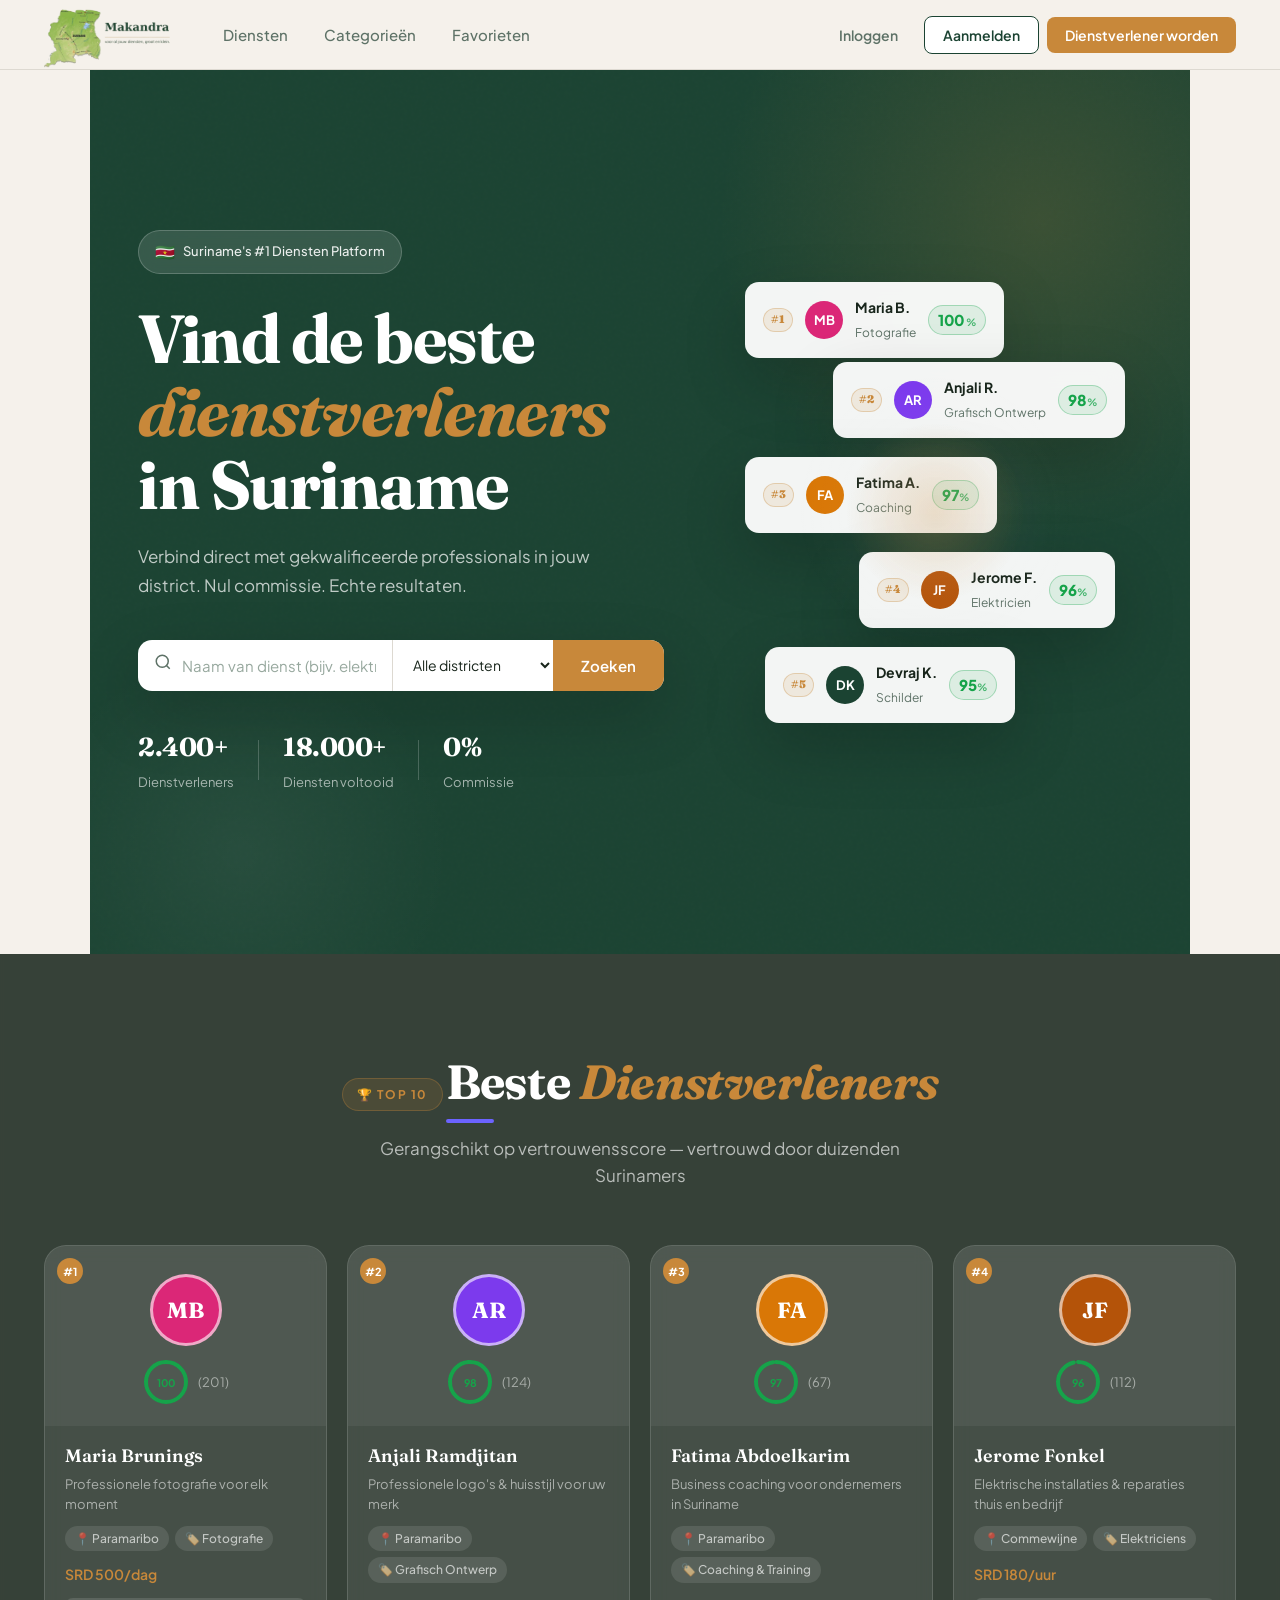
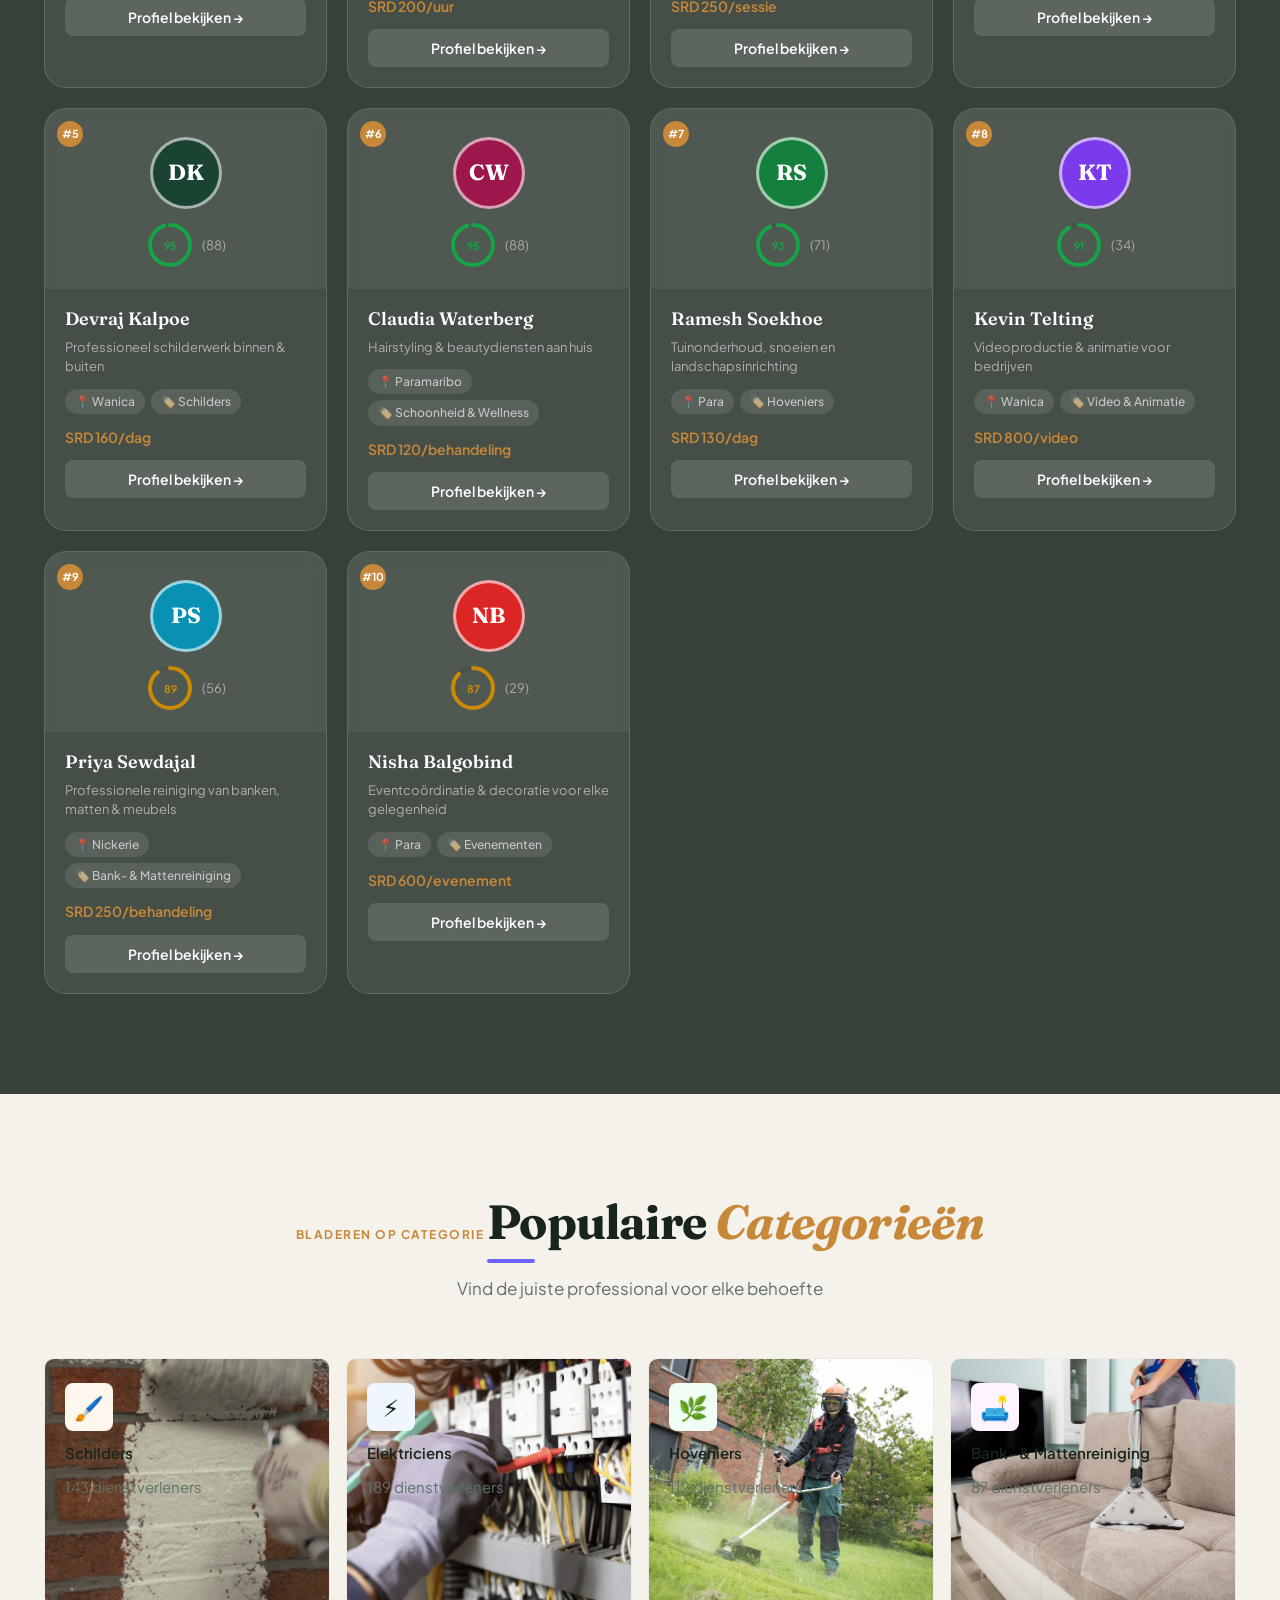
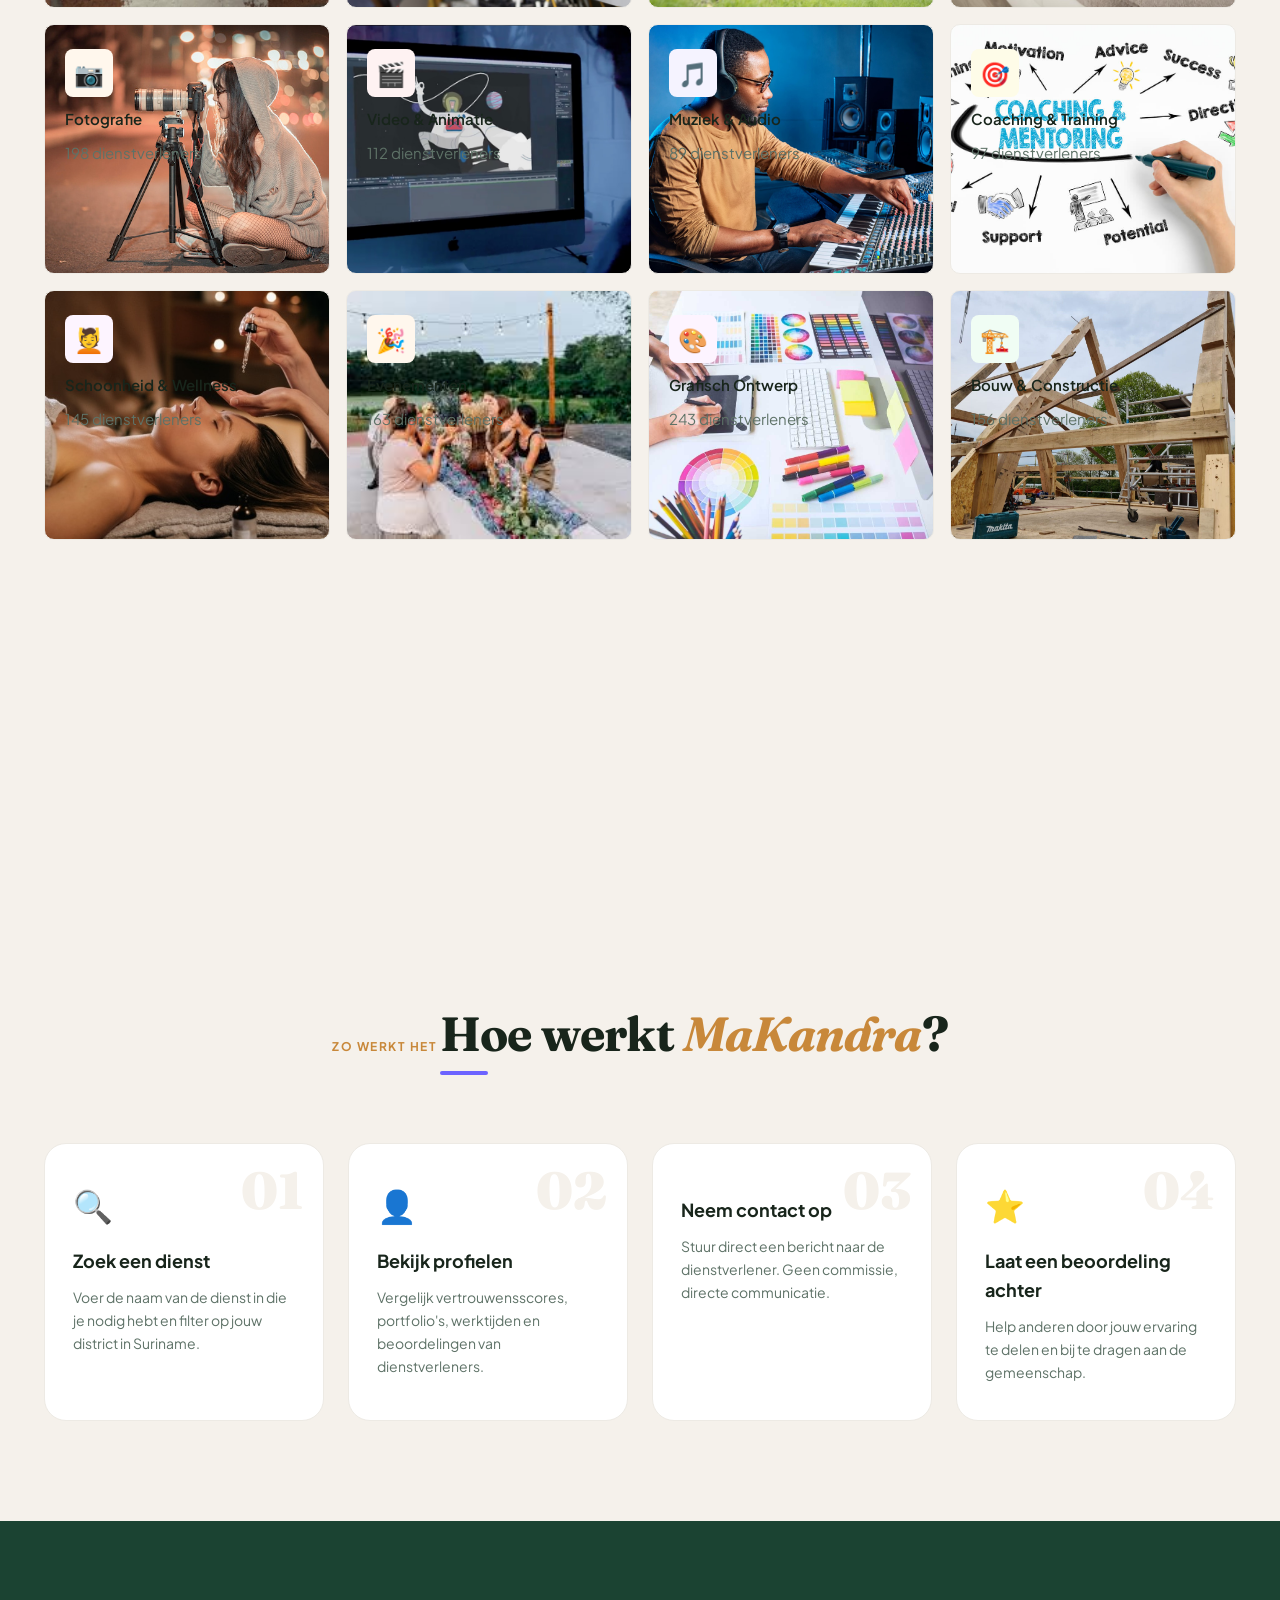
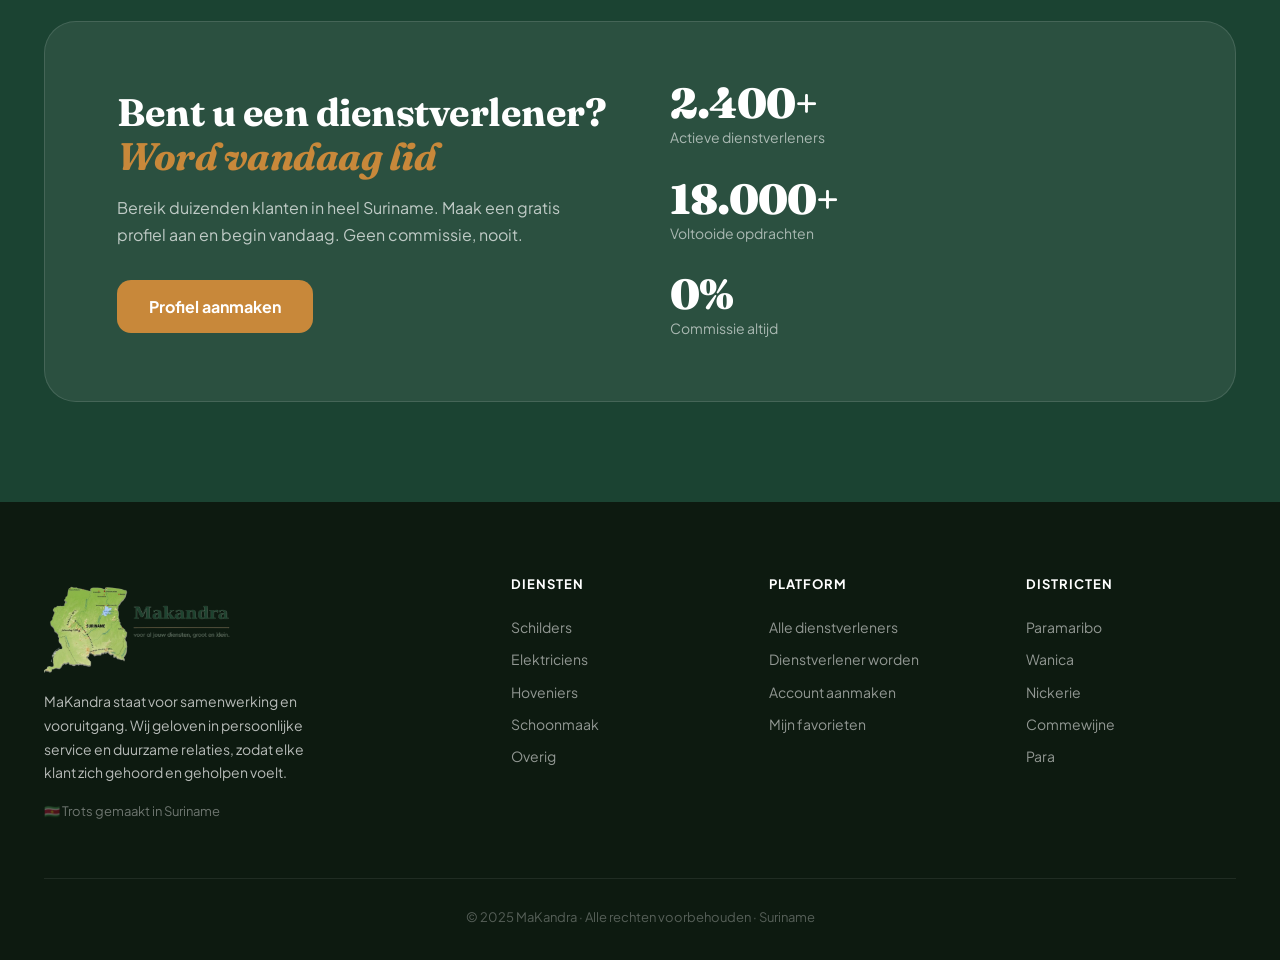
==== commit e821e8c0: "changes" ====
--- a/makandra/index.html
+++ b/makandra/index.html
@@ -7,6 +7,7 @@
   <link rel="preconnect" href="https://fonts.googleapis.com" />
   <link rel="preconnect" href="https://fonts.gstatic.com" crossorigin />
   <link href="https://fonts.googleapis.com/css2?family=Fraunces:opsz,wght@9..144,300;9..144,400;9..144,600;9..144,700;9..144,900&family=Plus+Jakarta+Sans:wght@300;400;500;600;700&display=swap" rel="stylesheet" />
+  <link rel="stylesheet" href="../css/main.css" />
   <link rel="stylesheet" href="style.css" />
 </head>
 <body>
@@ -14,47 +15,46 @@
 <!-- ═══════════════════════════════════ NAVIGATION ═══════════════════════════════════ -->
 <nav id="navbar">
   <div class="nav-container">
-    <div class="nav-logo" onclick="showView('home')">
-      <img src="MKDRA.png" alt="MaKandra Logo" class="nav-logo-img" />
+    <div class="nav-logo" data-action="show-view" data-view="home">
+      <img src="../img/mkdra.png" alt="MaKandra Logo" class="nav-logo-img" />
     </div>
     <div class="nav-links">
-      <a class="nav-link" onclick="showView('browse')">Diensten</a>
-      <a class="nav-link" onclick="browseByCategory('')">Categorieën</a>
-      <a class="nav-link" onclick="showFavorites()"> Favorieten</a>
+      <a class="nav-link" data-action="show-view" data-view="browse">Diensten</a>
+      <a class="nav-link" data-action="browse-category" data-category="">Categorieën</a>
+      <a class="nav-link" data-action="show-favorites"> Favorieten</a>
     </div>
     <div class="nav-auth" id="nav-auth">
-      <button class="btn-ghost" onclick="openAuthModal('login')">Inloggen</button>
-      <button class="btn-secondary" onclick="openAuthModal('signup')">Aanmelden</button>
-      <button class="btn-accent" onclick="openAuthModal('provider')">Dienstverlener worden</button>
+      <button class="btn-ghost" data-action="open-auth" data-tab="login">Inloggen</button>
+      <button class="btn-secondary" data-action="open-auth" data-tab="signup">Aanmelden</button>
+      <button class="btn-accent" data-action="open-auth" data-tab="provider">Dienstverlener worden</button>
     </div>
     <div class="nav-user hidden" id="nav-user">
-      <div class="user-pill" onclick="toggleUserMenu()">
+      <div class="user-pill" data-action="toggle-user-menu">
         <div class="user-avatar-sm" id="nav-avatar">?</div>
         <span id="nav-username">Gebruiker</span>
         <svg width="12" height="12" viewBox="0 0 12 12" fill="currentColor"><path d="M2 4l4 4 4-4"/></svg>
       </div>
       <div class="user-dropdown hidden" id="user-dropdown">
-        <a onclick="showView('dashboard'); toggleUserMenu()">
+        <a data-action="show-dashboard">
           <span>👤</span> Mijn Dashboard
         </a>
-        <a onclick="showFavorites(); toggleUserMenu()">
+        <a data-action="show-favorites-toggle">
           <span>❤️</span> Favorieten
         </a>
         <div class="dropdown-divider"></div>
-        <a onclick="logout()" class="logout-link">
+        <a data-action="logout" class="logout-link">
           <span>🚪</span> Uitloggen
         </a>
       </div>
     </div>
-    <button class="nav-mobile-btn" onclick="toggleMobileMenu()">☰</button>
+    <button class="nav-mobile-btn" data-action="toggle-mobile-menu">☰</button>
   </div>
   <div class="mobile-menu hidden" id="mobile-menu">
-    <a onclick="showView('browse'); toggleMobileMenu()">Diensten</a>
-    <a onclick="showFavorites(); toggleMobileMenu()">❤️ Favorieten</a>
-    <a onclick="openAuthModal('login'); toggleMobileMenu()">Inloggen</a>
-    <a onclick="openAuthModal('signup'); toggleMobileMenu()">Aanmelden</a>
-    <a onclick="openAuthModal('provider'); toggleMobileMenu()" class="mobile-provider-btn">Dienstverlener worden</a>
-  </div>
+    <a data-action="show-view-mobile" data-view="browse">Diensten</a>
+    <a data-action="show-favorites-mobile">❤️ Favorieten</a>
+    <a data-action="open-auth-mobile" data-tab="login">Inloggen</a>
+    <a data-action="open-auth-mobile" data-tab="signup">Aanmelden</a>
+    <a data-action="open-auth-mobile" data-tab="provider" class="mobile-provider-btn">Dienstverlener worden</a>
 </nav>
 
 
@@ -101,7 +101,7 @@
               <option>Sipaliwini</option>
             </select>
           </div>
-          <button class="btn-search" onclick="heroSearch()">Zoeken</button>
+          <button class="btn-search" data-action="hero-search">Zoeken</button>
         </div>
 
         <div class="hero-stats">
@@ -127,7 +127,7 @@
           <!-- #1 Maria Brunings – Fotografie – score 100 -->
           <div class="hero-card hc-1">
             <div class="hc-rank">#1</div>
-            <div class="hc-avatar" style="background:#DB2777">MB</div>
+            <div class="hc-avatar bg-db2777">MB</div>
             <div class="hc-info">
               <strong>Maria B.</strong>
               <small>Fotografie</small>
@@ -137,7 +137,7 @@
           <!-- #2 Anjali Ramdjitan – Grafisch Ontwerp – score 98 -->
           <div class="hero-card hc-2">
             <div class="hc-rank">#2</div>
-            <div class="hc-avatar" style="background:#7C3AED">AR</div>
+            <div class="hc-avatar bg-7c3aed">AR</div>
             <div class="hc-info">
               <strong>Anjali R.</strong>
               <small>Grafisch Ontwerp</small>
@@ -147,7 +147,7 @@
           <!-- #3 Fatima Abdoelkarim – Coaching – score 97 -->
           <div class="hero-card hc-3">
             <div class="hc-rank">#3</div>
-            <div class="hc-avatar" style="background:#D97706">FA</div>
+            <div class="hc-avatar bg-d97706">FA</div>
             <div class="hc-info">
               <strong>Fatima A.</strong>
               <small>Coaching</small>
@@ -157,7 +157,7 @@
           <!-- #4 Jerome Fonkel – Elektriciens – score 96 -->
           <div class="hero-card hc-4">
             <div class="hc-rank">#4</div>
-            <div class="hc-avatar" style="background:#B45309">JF</div>
+            <div class="hc-avatar bg-b45309">JF</div>
             <div class="hc-info">
               <strong>Jerome F.</strong>
               <small>Elektricien</small>
@@ -167,7 +167,7 @@
           <!-- #5 Devraj Kalpoe – Schilders – score 95 -->
           <div class="hero-card hc-5">
             <div class="hc-rank">#5</div>
-            <div class="hc-avatar" style="background:#1B4332">DK</div>
+            <div class="hc-avatar bg-1b4332">DK</div>
             <div class="hc-info">
               <strong>Devraj K.</strong>
               <small>Schilder</small>
@@ -184,7 +184,7 @@
   <!-- TOP 10 PROVIDERS – with background image -->
   <section class="section top10-section">
     <div class="top10-bg-overlay"></div>
-    <div class="container" style="position:relative;z-index:2">
+    <div class="container top10-inner">
       <div class="section-head">
         <div class="section-eyebrow top-badge">🏆 TOP 10</div>
         <h2 class="section-title light">Beste <em>Dienstverleners</em></h2>
@@ -289,7 +289,7 @@
         <div class="cta-left">
           <h2>Bent u een dienstverlener?<br><em>Word vandaag lid</em></h2>
           <p>Bereik duizenden klanten in heel Suriname. Maak een gratis profiel aan en begin vandaag. Geen commissie, nooit.</p>
-          <button class="btn-cta-big" onclick="openAuthModal('provider')">
+          <button class="btn-cta-big" data-action="open-auth" data-tab="provider">
             Profiel aanmaken 
           </button>
         </div>
@@ -308,33 +308,33 @@
       <div class="footer-grid">
         <div class="footer-brand">
           <div class="footer-logo">
-            <img src="MKDRA.png" alt="MaKandra" style="height:100px;width:auto;" />
+            <img src="../img/mkdra.png" alt="MaKandra" class="client-logo" />
           </div>
           <p>MaKandra staat voor samenwerking en vooruitgang. Wij geloven in persoonlijke service en duurzame relaties, zodat elke klant zich gehoord en geholpen voelt.</p>
           <div class="footer-flag">🇸🇷 Trots gemaakt in Suriname</div>
         </div>
         <div class="footer-col">
           <h4>Diensten</h4>
-          <a onclick="browseByCategory('Schilders')">Schilders</a>
-          <a onclick="browseByCategory('Elektriciens')">Elektriciens</a>
-          <a onclick="browseByCategory('Hoveniers')">Hoveniers</a>
-          <a onclick="browseByCategory('Schoonmaak')">Schoonmaak</a>
-          <a onclick="browseByCategory('Overig')">Overig</a>
+          <a data-action="browse-category" data-category="Schilders">Schilders</a>
+          <a data-action="browse-category" data-category="Elektriciens">Elektriciens</a>
+          <a data-action="browse-category" data-category="Hoveniers">Hoveniers</a>
+          <a data-action="browse-category" data-category="Schoonmaak">Schoonmaak</a>
+          <a data-action="browse-category" data-category="Overig">Overig</a>
         </div>
         <div class="footer-col">
           <h4>Platform</h4>
-          <a onclick="showView('browse')">Alle dienstverleners</a>
-          <a onclick="openAuthModal('provider')">Dienstverlener worden</a>
-          <a onclick="openAuthModal('signup')">Account aanmaken</a>
-          <a onclick="showFavorites()">Mijn favorieten</a>
+          <a data-action="show-view" data-view="browse">Alle dienstverleners</a>
+          <a data-action="open-auth" data-tab="provider">Dienstverlener worden</a>
+          <a data-action="open-auth" data-tab="signup">Account aanmaken</a>
+          <a data-action="show-favorites">Mijn favorieten</a>
         </div>
         <div class="footer-col">
           <h4>Districten</h4>
-          <a onclick="browseByDistrict('Paramaribo')">Paramaribo</a>
-          <a onclick="browseByDistrict('Wanica')">Wanica</a>
-          <a onclick="browseByDistrict('Nickerie')">Nickerie</a>
-          <a onclick="browseByDistrict('Commewijne')">Commewijne</a>
-          <a onclick="browseByDistrict('Para')">Para</a>
+          <a data-action="browse-district" data-district="Paramaribo">Paramaribo</a>
+          <a data-action="browse-district" data-district="Wanica">Wanica</a>
+          <a data-action="browse-district" data-district="Nickerie">Nickerie</a>
+          <a data-action="browse-district" data-district="Commewijne">Commewijne</a>
+          <a data-action="browse-district" data-district="Para">Para</a>
         </div>
       </div>
       <div class="footer-bottom">
@@ -361,12 +361,12 @@
           <span class="sidebar-label">Naam van dienst</span>
           <div class="sidebar-search-wrap">
             <svg width="16" height="16" fill="none" stroke="currentColor" stroke-width="2" viewBox="0 0 24 24"><circle cx="11" cy="11" r="8"/><path d="m21 21-4.35-4.35"/></svg>
-            <input type="text" id="browse-search" placeholder="Naam van dienst zoeken…" oninput="applyFilters()" />
+            <input type="text" id="browse-search" placeholder="Naam van dienst zoeken…" data-action="apply-filters" />
           </div>
         </div>
         <div class="sidebar-section">
           <span class="sidebar-label">District</span>
-          <select id="filter-district" onchange="applyFilters()">
+          <select id="filter-district" data-action="apply-filters">
             <option value="">Alle districten</option>
             <option>Paramaribo</option><option>Wanica</option><option>Nickerie</option>
             <option>Coronie</option><option>Saramacca</option><option>Commewijne</option>
@@ -376,7 +376,7 @@
         </div>
         <div class="sidebar-section">
           <span class="sidebar-label">Sorteren</span>
-          <select id="filter-sort" onchange="applyFilters()">
+          <select id="filter-sort" data-action="apply-filters">
             <option value="score">Beste score</option>
             <option value="reviews">Meeste beoordelingen</option>
             <option value="name">Naam A–Z</option>
@@ -388,7 +388,7 @@
             <!-- Rendered by JS -->
           </div>
         </div>
-        <button class="btn-reset" onclick="resetFilters()">↺ Filters wissen</button>
+        <button class="btn-reset" data-action="reset-filters">↺ Filters wissen</button>
       </aside>
 
       <main class="browse-main">
@@ -402,7 +402,7 @@
           <div class="empty-icon">🔍</div>
           <h3>Geen resultaten</h3>
           <p>Probeer andere zoektermen of verwijder filters</p>
-          <button class="btn-primary" onclick="resetFilters()">Filters wissen</button>
+          <button class="btn-primary" data-action="reset-filters">Filters wissen</button>
         </div>
       </main>
     </div>
@@ -419,7 +419,7 @@
     </div>
   </div>
   <div class="container">
-    <div id="favorites-content" style="padding: 40px 0 80px;">
+    <div id="favorites-content" class="favorites-content">
       <!-- Rendered by JS -->
     </div>
   </div>
@@ -441,16 +441,16 @@
 
 
 <!-- ═══════════════════════════════════ AUTH MODAL ═══════════════════════════════════ -->
-<div id="auth-overlay" class="overlay hidden" onclick="closeAuthModal(event)">
+<div id="auth-overlay" class="overlay hidden" data-action="close-auth-overlay">
   <div class="modal" id="auth-modal">
-    <button class="modal-x" onclick="closeAuthModal()">
+    <button class="modal-x" data-action="close-auth">
       <svg width="18" height="18" fill="none" stroke="currentColor" stroke-width="2" viewBox="0 0 24 24"><path d="M18 6 6 18M6 6l12 12"/></svg>
     </button>
 
     <div class="modal-tabs">
-      <button class="modal-tab active" id="tab-btn-login" onclick="switchAuthTab('login')">Inloggen</button>
-      <button class="modal-tab" id="tab-btn-signup" onclick="switchAuthTab('signup')">Aanmelden</button>
-      <button class="modal-tab tab-provider-btn" id="tab-btn-provider" onclick="switchAuthTab('provider')">Dienstverlener worden</button>
+      <button class="modal-tab active" id="tab-btn-login" data-action="switch-auth" data-tab="login">Inloggen</button>
+      <button class="modal-tab" id="tab-btn-signup" data-action="switch-auth" data-tab="signup">Aanmelden</button>
+      <button class="modal-tab tab-provider-btn" id="tab-btn-provider" data-action="switch-auth" data-tab="provider">Dienstverlener worden</button>
     </div>
 
     <!-- LOGIN -->
@@ -468,8 +468,8 @@
         <input type="password" id="login-password" placeholder="••••••••" />
       </div>
       <div class="form-error hidden" id="login-error"></div>
-      <button class="btn-primary btn-full" onclick="handleLogin()">Inloggen</button>
-      <p class="form-footer">Nog geen account? <a onclick="switchAuthTab('signup')">Aanmelden</a></p>
+      <button class="btn-primary btn-full" data-action="handle-login">Inloggen</button>
+      <p class="form-footer">Nog geen account? <a data-action="switch-auth" data-tab="signup">Aanmelden</a></p>
     </div>
 
     <!-- SIGNUP USER -->
@@ -507,8 +507,8 @@
         </select>
       </div>
       <div class="form-error hidden" id="signup-error"></div>
-      <button class="btn-primary btn-full" onclick="handleSignup()">Account aanmaken</button>
-      <p class="form-footer">Al een account? <a onclick="switchAuthTab('login')">Inloggen</a></p>
+      <button class="btn-primary btn-full" data-action="handle-signup">Account aanmaken</button>
+      <p class="form-footer">Al een account? <a data-action="switch-auth" data-tab="login">Inloggen</a></p>
     </div>
 
     <!-- SIGNUP PROVIDER -->
@@ -584,17 +584,17 @@
         <input type="text" id="pv-price" placeholder="bijv. SRD 150/uur of SRD 500/project" />
       </div>
       <div class="form-error hidden" id="provider-error"></div>
-      <button class="btn-primary btn-full" onclick="handleProviderSignup()">Profiel aanmaken</button>
-      <p class="form-footer">Al een account? <a onclick="switchAuthTab('login')">Inloggen</a></p>
+      <button class="btn-primary btn-full" data-action="handle-provider-signup">Profiel aanmaken</button>
+      <p class="form-footer">Al een account? <a data-action="switch-auth" data-tab="login">Inloggen</a></p>
     </div>
   </div>
 </div>
 
 
 <!-- ═══════════════════════════════════ REVIEW MODAL ═══════════════════════════════════ -->
-<div id="review-overlay" class="overlay hidden" onclick="closeReviewModal(event)">
+<div id="review-overlay" class="overlay hidden" data-action="close-review-overlay">
   <div class="modal" id="review-modal">
-    <button class="modal-x" onclick="closeReviewModal()">
+    <button class="modal-x" data-action="close-review">
       <svg width="18" height="18" fill="none" stroke="currentColor" stroke-width="2" viewBox="0 0 24 24"><path d="M18 6 6 18M6 6l12 12"/></svg>
     </button>
     <div class="modal-body">
@@ -613,7 +613,7 @@
       </div>
       <input type="hidden" id="review-target-id" />
       <div class="form-error hidden" id="review-error"></div>
-      <button class="btn-primary btn-full" onclick="submitReview()">Beoordeling plaatsen</button>
+      <button class="btn-primary btn-full" data-action="submit-review">Beoordeling plaatsen</button>
     </div>
   </div>
 </div>
--- a/css/main.css
+++ b/css/main.css
@@ -0,0 +1,602 @@
+/* ===== CSS Custom Properties ===== */
+:root {
+  --color-bg: #0f0f0f;
+  --color-surface: #1a1a1a;
+  --color-surface-2: #242424;
+  --color-border: #2e2e2e;
+  --color-text: #e8e8e8;
+  --color-text-muted: #888888;
+  --color-accent: #6c63ff;
+  --color-accent-hover: #5a52d5;
+  --color-accent-light: rgba(108, 99, 255, 0.12);
+  --color-white: #ffffff;
+
+  --font-sans: 'Segoe UI', system-ui, -apple-system, sans-serif;
+  --font-mono: 'Courier New', monospace;
+
+  --radius-sm: 4px;
+  --radius-md: 8px;
+  --radius-lg: 16px;
+
+  --shadow-sm: 0 1px 4px rgba(0, 0, 0, 0.4);
+  --shadow-md: 0 4px 16px rgba(0, 0, 0, 0.5);
+  --shadow-lg: 0 8px 32px rgba(0, 0, 0, 0.6);
+
+  --transition: 200ms ease;
+  --nav-height: 64px;
+}
+
+/* ===== Reset ===== */
+*, *::before, *::after {
+  box-sizing: border-box;
+  margin: 0;
+  padding: 0;
+}
+
+html {
+  scroll-behavior: smooth;
+}
+
+body {
+  font-family: var(--font-sans);
+  background-color: var(--color-bg);
+  color: var(--color-text);
+  line-height: 1.6;
+  min-height: 100vh;
+  display: flex;
+  flex-direction: column;
+}
+
+main {
+  flex: 1;
+}
+
+img {
+  max-width: 100%;
+  height: auto;
+  display: block;
+}
+
+a {
+  color: inherit;
+  text-decoration: none;
+}
+
+ul {
+  list-style: none;
+}
+
+button {
+  cursor: pointer;
+  font-family: inherit;
+  border: none;
+  background: none;
+}
+
+/* ===== Container ===== */
+.container {
+  width: 100%;
+  max-width: 1100px;
+  margin: 0 auto;
+  padding: 0 24px;
+}
+
+/* ===== Buttons ===== */
+.btn {
+  display: inline-flex;
+  align-items: center;
+  justify-content: center;
+  padding: 12px 28px;
+  border-radius: var(--radius-md);
+  font-size: 0.95rem;
+  font-weight: 600;
+  letter-spacing: 0.02em;
+  transition: background-color var(--transition), color var(--transition), border-color var(--transition), transform var(--transition), box-shadow var(--transition);
+  cursor: pointer;
+  white-space: nowrap;
+}
+
+.btn:hover {
+  transform: translateY(-2px);
+}
+
+.btn--primary {
+  background-color: var(--color-accent);
+  color: var(--color-white);
+  border: 2px solid var(--color-accent);
+}
+
+.btn--primary:hover {
+  background-color: var(--color-accent-hover);
+  border-color: var(--color-accent-hover);
+  box-shadow: 0 4px 20px rgba(108, 99, 255, 0.4);
+}
+
+.btn--secondary {
+  background-color: transparent;
+  color: var(--color-accent);
+  border: 2px solid var(--color-accent);
+}
+
+.btn--secondary:hover {
+  background-color: var(--color-accent-light);
+}
+
+.btn--outline {
+  background-color: transparent;
+  color: var(--color-text);
+  border: 2px solid var(--color-border);
+}
+
+.btn--outline:hover {
+  border-color: var(--color-accent);
+  color: var(--color-accent);
+}
+
+.btn--sm {
+  padding: 8px 18px;
+  font-size: 0.85rem;
+}
+
+.btn--full {
+  width: 100%;
+}
+
+/* ===== Tags ===== */
+.tag {
+  display: inline-block;
+  padding: 4px 10px;
+  background-color: var(--color-accent-light);
+  color: var(--color-accent);
+  border-radius: var(--radius-sm);
+  font-size: 0.78rem;
+  font-weight: 600;
+  letter-spacing: 0.04em;
+}
+
+/* ===== Section Title ===== */
+.section-title {
+  font-size: clamp(1.6rem, 4vw, 2.2rem);
+  font-weight: 700;
+  margin-bottom: 48px;
+  position: relative;
+  display: inline-block;
+}
+
+.section-title::after {
+  content: '';
+  display: block;
+  width: 48px;
+  height: 4px;
+  background-color: var(--color-accent);
+  border-radius: 2px;
+  margin-top: 10px;
+}
+
+/* ===== Navigation ===== */
+.site-header {
+  position: sticky;
+  top: 0;
+  z-index: 100;
+  background-color: rgba(15, 15, 15, 0.92);
+  backdrop-filter: blur(12px);
+  border-bottom: 1px solid var(--color-border);
+  height: var(--nav-height);
+}
+
+.nav {
+  max-width: 1100px;
+  margin: 0 auto;
+  padding: 0 24px;
+  height: 100%;
+  display: flex;
+  align-items: center;
+  justify-content: space-between;
+}
+
+.nav__logo {
+  font-size: 1.4rem;
+  font-weight: 800;
+  color: var(--color-accent);
+  letter-spacing: -0.02em;
+}
+
+.nav__links {
+  display: flex;
+  align-items: center;
+  gap: 8px;
+}
+
+.nav__link {
+  padding: 8px 16px;
+  border-radius: var(--radius-md);
+  font-size: 0.95rem;
+  font-weight: 500;
+  color: var(--color-text-muted);
+  transition: color var(--transition), background-color var(--transition);
+}
+
+.nav__link:hover,
+.nav__link--active {
+  color: var(--color-text);
+  background-color: var(--color-surface);
+}
+
+.nav__link--active {
+  color: var(--color-accent);
+}
+
+.nav__toggle {
+  display: none;
+  flex-direction: column;
+  gap: 5px;
+  padding: 8px;
+  border-radius: var(--radius-sm);
+}
+
+.nav__toggle span {
+  display: block;
+  width: 24px;
+  height: 2px;
+  background-color: var(--color-text);
+  border-radius: 2px;
+  transition: transform var(--transition), opacity var(--transition);
+}
+
+.nav__toggle.is-open span:nth-child(1) {
+  transform: translateY(7px) rotate(45deg);
+}
+
+.nav__toggle.is-open span:nth-child(2) {
+  opacity: 0;
+}
+
+.nav__toggle.is-open span:nth-child(3) {
+  transform: translateY(-7px) rotate(-45deg);
+}
+
+/* ===== Hero ===== */
+.hero {
+  min-height: calc(100vh - var(--nav-height));
+  display: flex;
+  align-items: center;
+  padding: 80px 24px;
+  max-width: 1100px;
+  margin: 0 auto;
+  gap: 48px;
+}
+
+.hero__content {
+  flex: 1;
+}
+
+.hero__greeting {
+  color: var(--color-accent);
+  font-size: 1rem;
+  font-weight: 600;
+  letter-spacing: 0.1em;
+  text-transform: uppercase;
+  margin-bottom: 12px;
+}
+
+.hero__name {
+  font-size: clamp(2.4rem, 6vw, 4rem);
+  font-weight: 800;
+  line-height: 1.1;
+  margin-bottom: 12px;
+  letter-spacing: -0.02em;
+}
+
+.hero__title {
+  font-size: clamp(1.1rem, 2.5vw, 1.5rem);
+  font-weight: 600;
+  color: var(--color-accent);
+  margin-bottom: 16px;
+}
+
+.hero__subtitle {
+  font-size: 1.05rem;
+  color: var(--color-text-muted);
+  max-width: 460px;
+  margin-bottom: 40px;
+}
+
+.hero__actions {
+  display: flex;
+  gap: 16px;
+  flex-wrap: wrap;
+}
+
+.hero__image {
+  flex-shrink: 0;
+}
+
+.hero__avatar {
+  width: 280px;
+  height: 280px;
+  border-radius: 50%;
+  overflow: hidden;
+  border: 4px solid var(--color-accent);
+  background-color: var(--color-surface-2);
+  box-shadow: 0 0 0 8px var(--color-accent-light);
+}
+
+.hero__avatar img {
+  width: 100%;
+  height: 100%;
+  object-fit: cover;
+}
+
+/* ===== About Section ===== */
+.about {
+  padding: 96px 0;
+  background-color: var(--color-surface);
+}
+
+.about__grid {
+  display: grid;
+  grid-template-columns: 1fr 1fr;
+  gap: 64px;
+  align-items: start;
+}
+
+.about__text p {
+  color: var(--color-text-muted);
+  margin-bottom: 20px;
+  line-height: 1.8;
+}
+
+.about__skills-title {
+  font-size: 1rem;
+  font-weight: 700;
+  text-transform: uppercase;
+  letter-spacing: 0.08em;
+  color: var(--color-text-muted);
+  margin-bottom: 20px;
+}
+
+.skills-list {
+  display: grid;
+  grid-template-columns: 1fr 1fr;
+  gap: 10px;
+}
+
+.skills-list__item {
+  padding: 10px 14px;
+  background-color: var(--color-surface-2);
+  border: 1px solid var(--color-border);
+  border-radius: var(--radius-md);
+  font-size: 0.9rem;
+  font-weight: 500;
+  color: var(--color-text);
+  transition: border-color var(--transition), color var(--transition);
+}
+
+.skills-list__item:hover {
+  border-color: var(--color-accent);
+  color: var(--color-accent);
+}
+
+/* ===== Featured Projects ===== */
+.featured {
+  padding: 96px 0;
+}
+
+.featured__grid {
+  display: grid;
+  grid-template-columns: repeat(3, 1fr);
+  gap: 28px;
+  margin-bottom: 48px;
+}
+
+.featured__cta {
+  text-align: center;
+}
+
+/* ===== Project Card (shared) ===== */
+.project-card {
+  background-color: var(--color-surface);
+  border: 1px solid var(--color-border);
+  border-radius: var(--radius-lg);
+  overflow: hidden;
+  transition: transform var(--transition), box-shadow var(--transition), border-color var(--transition);
+}
+
+.project-card:hover {
+  transform: translateY(-6px);
+  box-shadow: var(--shadow-lg);
+  border-color: var(--color-accent);
+}
+
+.project-card__image {
+  aspect-ratio: 16 / 9;
+  overflow: hidden;
+  background-color: var(--color-surface-2);
+}
+
+.project-card__image img {
+  width: 100%;
+  height: 100%;
+  object-fit: cover;
+  transition: transform 300ms ease;
+}
+
+.project-card:hover .project-card__image img {
+  transform: scale(1.05);
+}
+
+.project-card__body {
+  padding: 24px;
+}
+
+.project-card__title {
+  font-size: 1.1rem;
+  font-weight: 700;
+  margin-bottom: 10px;
+}
+
+.project-card__description {
+  font-size: 0.9rem;
+  color: var(--color-text-muted);
+  margin-bottom: 16px;
+  line-height: 1.7;
+}
+
+.project-card__tags {
+  display: flex;
+  flex-wrap: wrap;
+  gap: 8px;
+  margin-bottom: 20px;
+}
+
+.project-card__links {
+  display: flex;
+  gap: 10px;
+}
+
+/* ===== Page Hero (inner pages) ===== */
+.page-hero {
+  padding: 72px 0 48px;
+  border-bottom: 1px solid var(--color-border);
+}
+
+.page-hero__title {
+  font-size: clamp(2rem, 5vw, 3rem);
+  font-weight: 800;
+  margin-bottom: 12px;
+  letter-spacing: -0.02em;
+}
+
+.page-hero__subtitle {
+  font-size: 1.05rem;
+  color: var(--color-text-muted);
+  max-width: 520px;
+}
+
+/* ===== Footer ===== */
+.site-footer {
+  background-color: var(--color-surface);
+  border-top: 1px solid var(--color-border);
+  padding: 32px 0;
+}
+
+.site-footer .container {
+  display: flex;
+  align-items: center;
+  justify-content: space-between;
+  flex-wrap: wrap;
+  gap: 16px;
+}
+
+.footer__text {
+  font-size: 0.88rem;
+  color: var(--color-text-muted);
+}
+
+.footer__social {
+  display: flex;
+  gap: 8px;
+}
+
+.footer__social-link {
+  padding: 6px 14px;
+  border-radius: var(--radius-sm);
+  font-size: 0.88rem;
+  color: var(--color-text-muted);
+  transition: color var(--transition), background-color var(--transition);
+}
+
+.footer__social-link:hover {
+  color: var(--color-accent);
+  background-color: var(--color-accent-light);
+}
+
+/* ===== Responsive ===== */
+@media (max-width: 900px) {
+  .featured__grid {
+    grid-template-columns: repeat(2, 1fr);
+  }
+
+  .about__grid {
+    grid-template-columns: 1fr;
+    gap: 40px;
+  }
+}
+
+@media (max-width: 768px) {
+  .nav__toggle {
+    display: flex;
+  }
+
+  .nav__links {
+    position: fixed;
+    top: var(--nav-height);
+    left: 0;
+    right: 0;
+    background-color: var(--color-surface);
+    border-bottom: 1px solid var(--color-border);
+    flex-direction: column;
+    align-items: stretch;
+    padding: 16px;
+    gap: 4px;
+    transform: translateY(-110%);
+    transition: transform 250ms ease;
+    z-index: 99;
+  }
+
+  .nav__links.is-open {
+    transform: translateY(0);
+  }
+
+  .nav__link {
+    padding: 12px 16px;
+    border-radius: var(--radius-md);
+  }
+
+  .hero {
+    flex-direction: column-reverse;
+    text-align: center;
+    padding: 60px 24px;
+    min-height: auto;
+    gap: 32px;
+  }
+
+  .hero__subtitle {
+    margin: 0 auto 40px;
+  }
+
+  .hero__actions {
+    justify-content: center;
+  }
+
+  .hero__avatar {
+    width: 200px;
+    height: 200px;
+  }
+
+  .featured__grid {
+    grid-template-columns: 1fr;
+  }
+
+  .site-footer .container {
+    flex-direction: column;
+    align-items: center;
+    text-align: center;
+  }
+}
+
+@media (max-width: 480px) {
+  .skills-list {
+    grid-template-columns: 1fr;
+  }
+
+  .hero__actions {
+    flex-direction: column;
+    align-items: center;
+  }
+
+  .btn {
+    width: 100%;
+    max-width: 260px;
+  }
+}
--- a/makandra/style.css
+++ b/makandra/style.css
@@ -466,6 +466,14 @@
   display: flex; align-items: center; justify-content: center;
   flex-shrink: 0;
 }
+.bg-db2777 { background: #DB2777; }
+.bg-7c3aed { background: #7C3AED; }
+.bg-d97706 { background: #D97706; }
+.bg-b45309 { background: #B45309; }
+.bg-1b4332 { background: #1B4332; }
+.top10-inner { position: relative; z-index: 2; }
+.client-logo { height: 100px; width: auto; display: block; }
+.favorites-content { padding: 40px 0 80px; }
 .hc-info strong { display: block; font-size: 14px; color: var(--text); }
 .hc-info small { font-size: 12px; color: var(--text-muted); }
 .hc-score { margin-left: auto; font-size: 13px; font-weight: 600; color: var(--accent); white-space: nowrap; }
@@ -494,7 +502,7 @@
   position: relative;
   padding: 100px 0;
   overflow: hidden;
-  background-image: url('BACKGROUND.jpeg');
+  background-image: url('../img/background.jpeg');
   background-size: cover;
   background-position: center;
   background-attachment: fixed;
@@ -583,18 +591,18 @@
 
 
 /* Specifieke afbeeldingen per categorie */
-.card-schilders { background-image: url('schilder.jpg'); }
-.card-elektriciens { background-image: url('elektriciens.jpg'); }
-.card-hoveniers { background-image: url('hoveniers.jpg'); }
-.card-bank-mattenreiniging { background-image: url('Mattenreiniging.jpg'); }
-.card-fotografie { background-image: url('fotografie.jpg'); }
-.card-video-animatie { background-image: url('video.jpg'); }
-.card-muziek-audio { background-image: url('muziek.jpg'); }
-.card-coaching-training { background-image: url('coaching.jpg'); }
-.card-schoonheid-wellness { background-image: url('schoonheid.jpg'); }
-.card-evenementen { background-image: url('evenementen.jpg'); }
-.card-grafisch-ontwerp { background-image: url('grafisch.jpg'); }
-.card-bouw-constructie { background-image: url('bouw.jpg'); }
+.card-schilders { background-image: url('../img/schilder.jpg'); }
+.card-elektriciens { background-image: url('../img/elektriciens.jpg'); }
+.card-hoveniers { background-image: url('../img/hoveniers.jpg'); }
+.card-bank-mattenreiniging { background-image: url('../img/mattenreiniging.jpg'); }
+.card-fotografie { background-image: url('../img/fotografie.jpg'); }
+.card-video-animatie { background-image: url('../img/video.jpg'); }
+.card-muziek-audio { background-image: url('../img/muziek.jpg'); }
+.card-coaching-training { background-image: url('../img/coaching.jpg'); }
+.card-schoonheid-wellness { background-image: url('../img/schoonheid.jpg'); }
+.card-evenementen { background-image: url('../img/evenementen.jpg'); }
+.card-grafisch-ontwerp { background-image: url('../img/grafisch.jpg'); }
+.card-bouw-constructie { background-image: url('../img/bouw.jpg'); }
 
 /* Overlay om tekst leesbaar te maken */
 .cat-card::before {
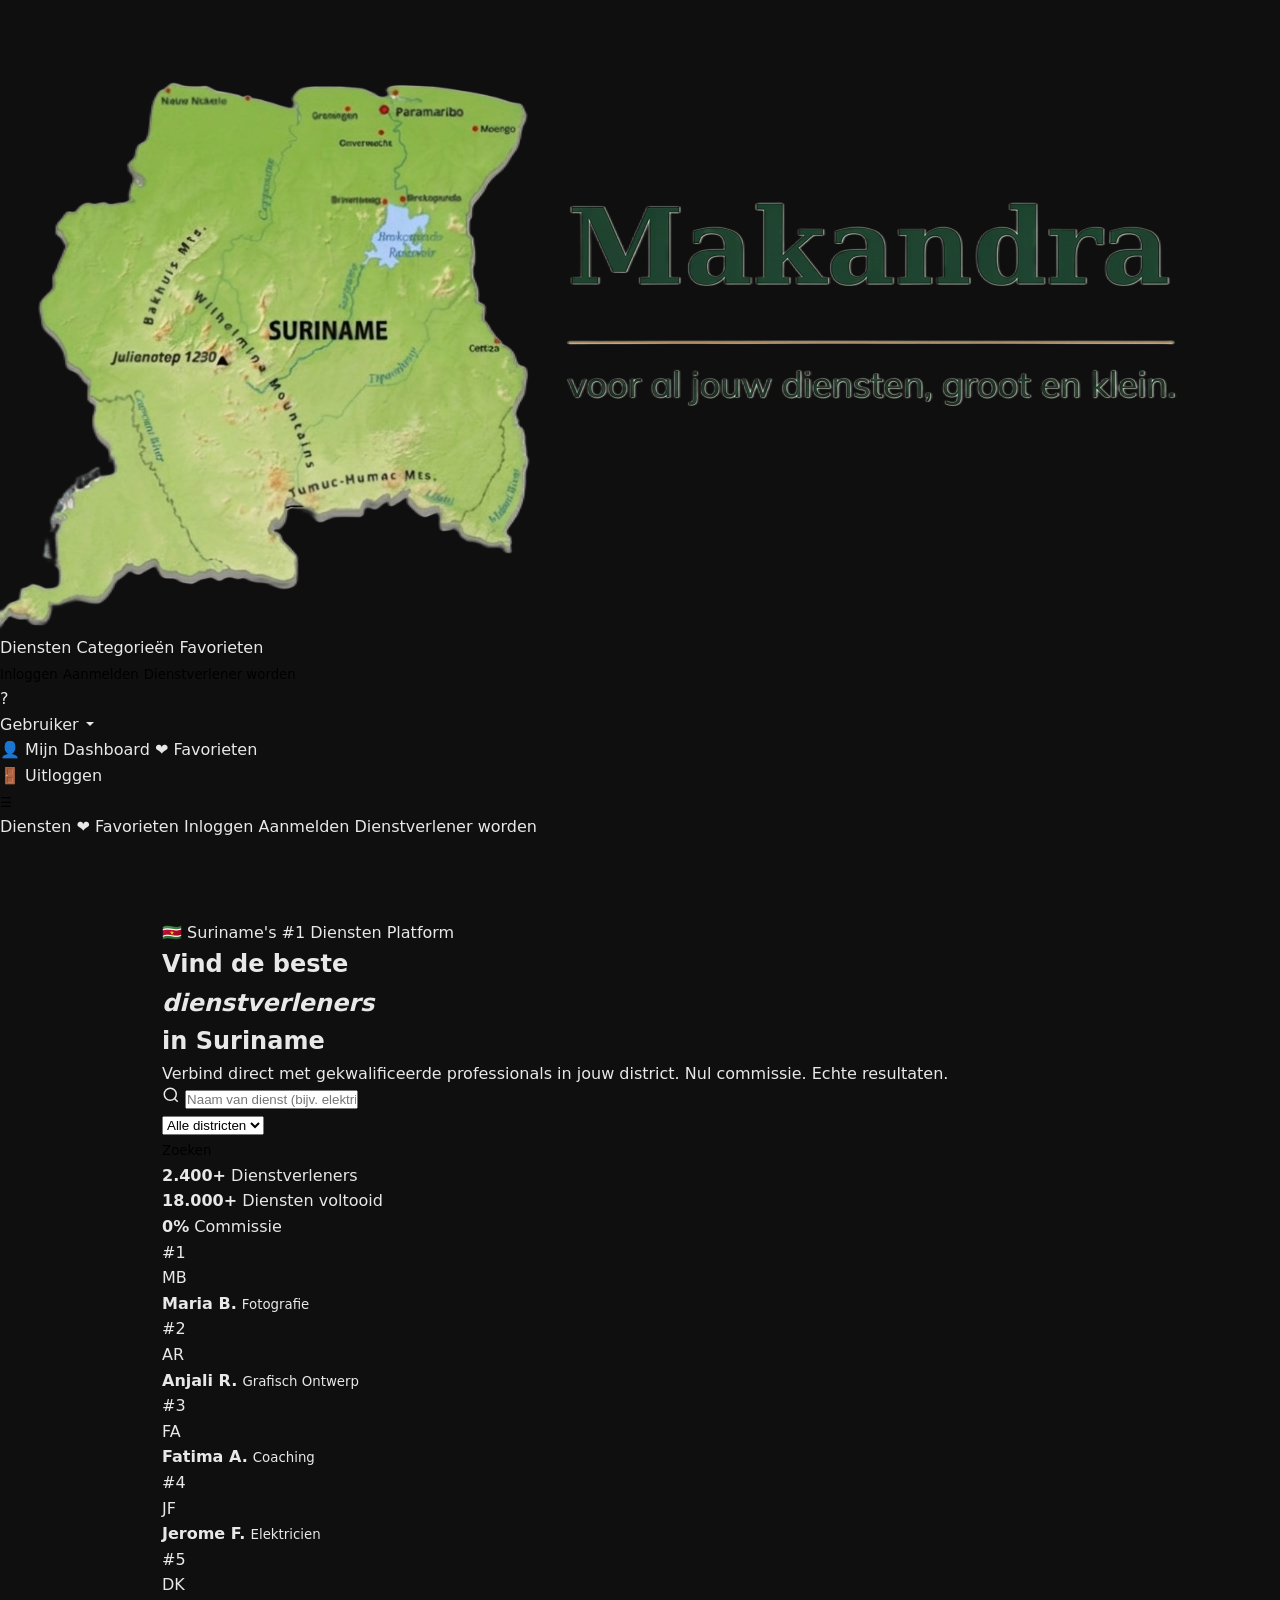
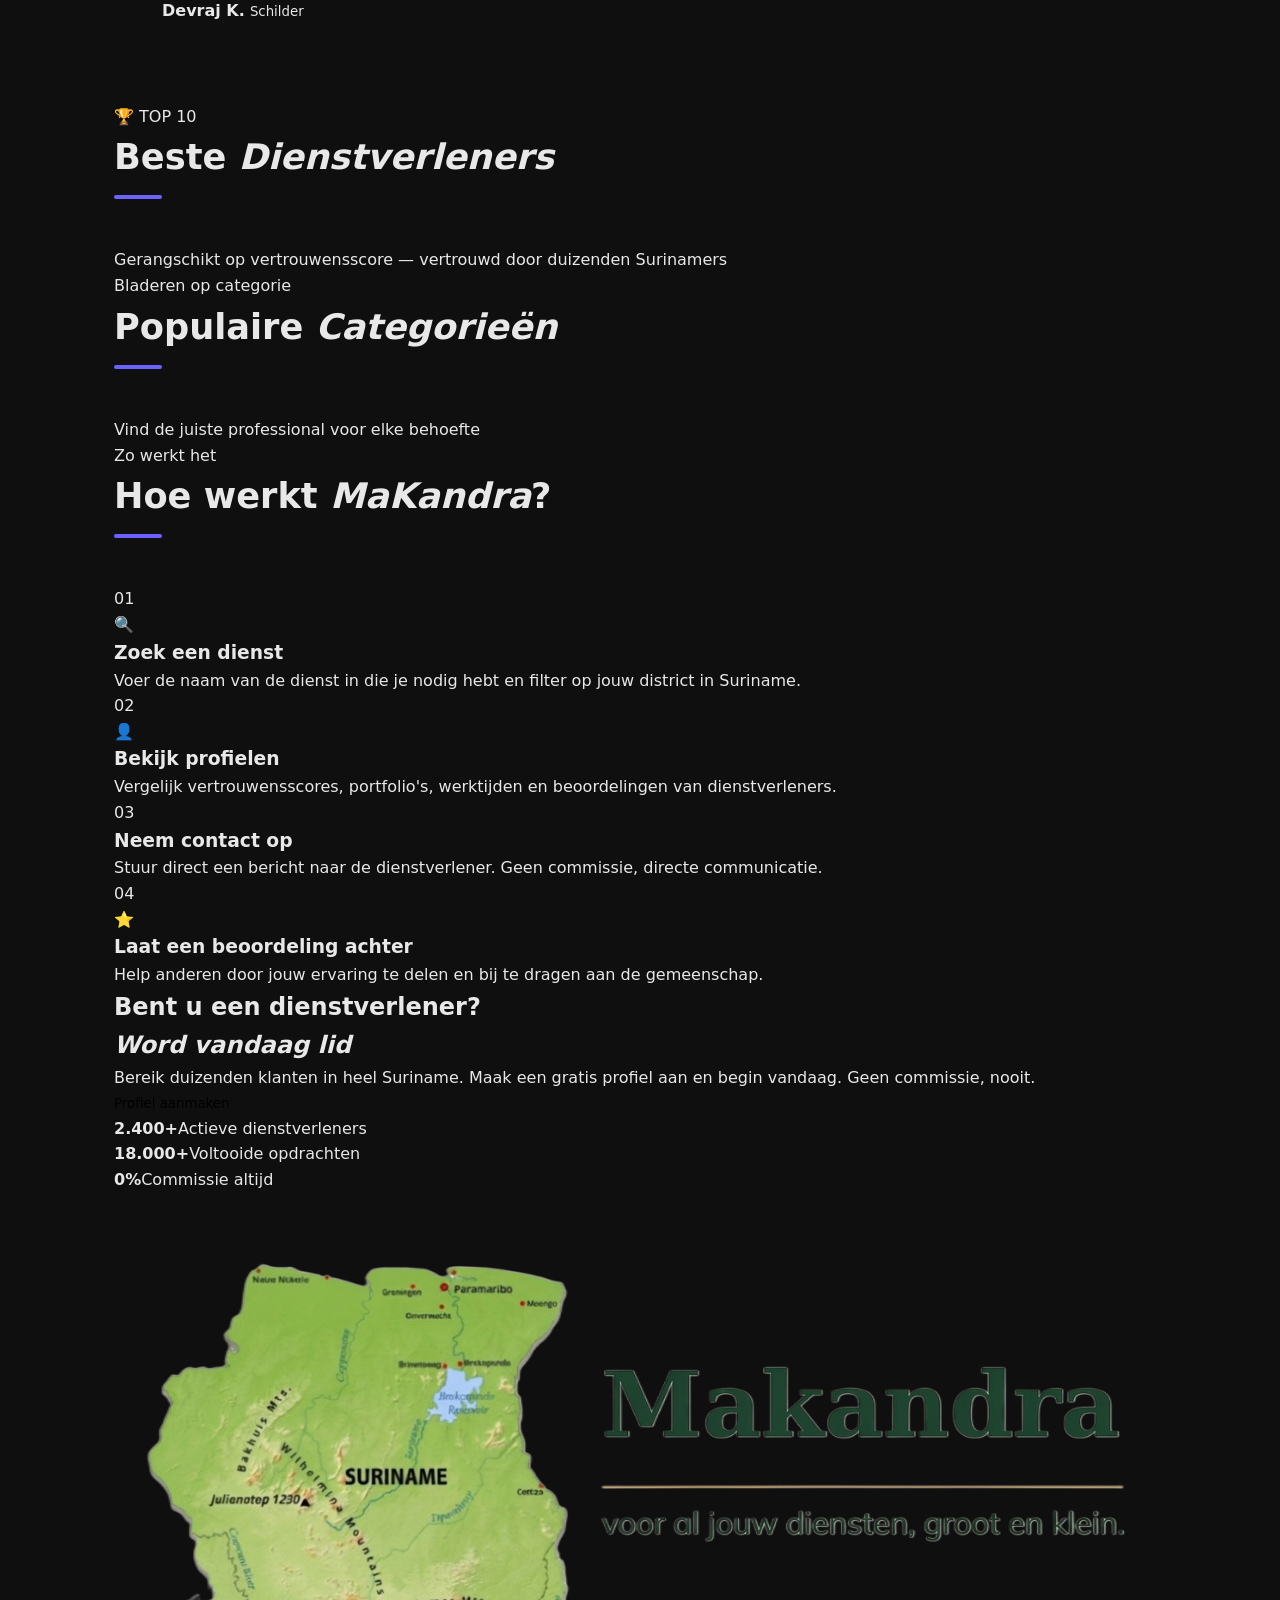
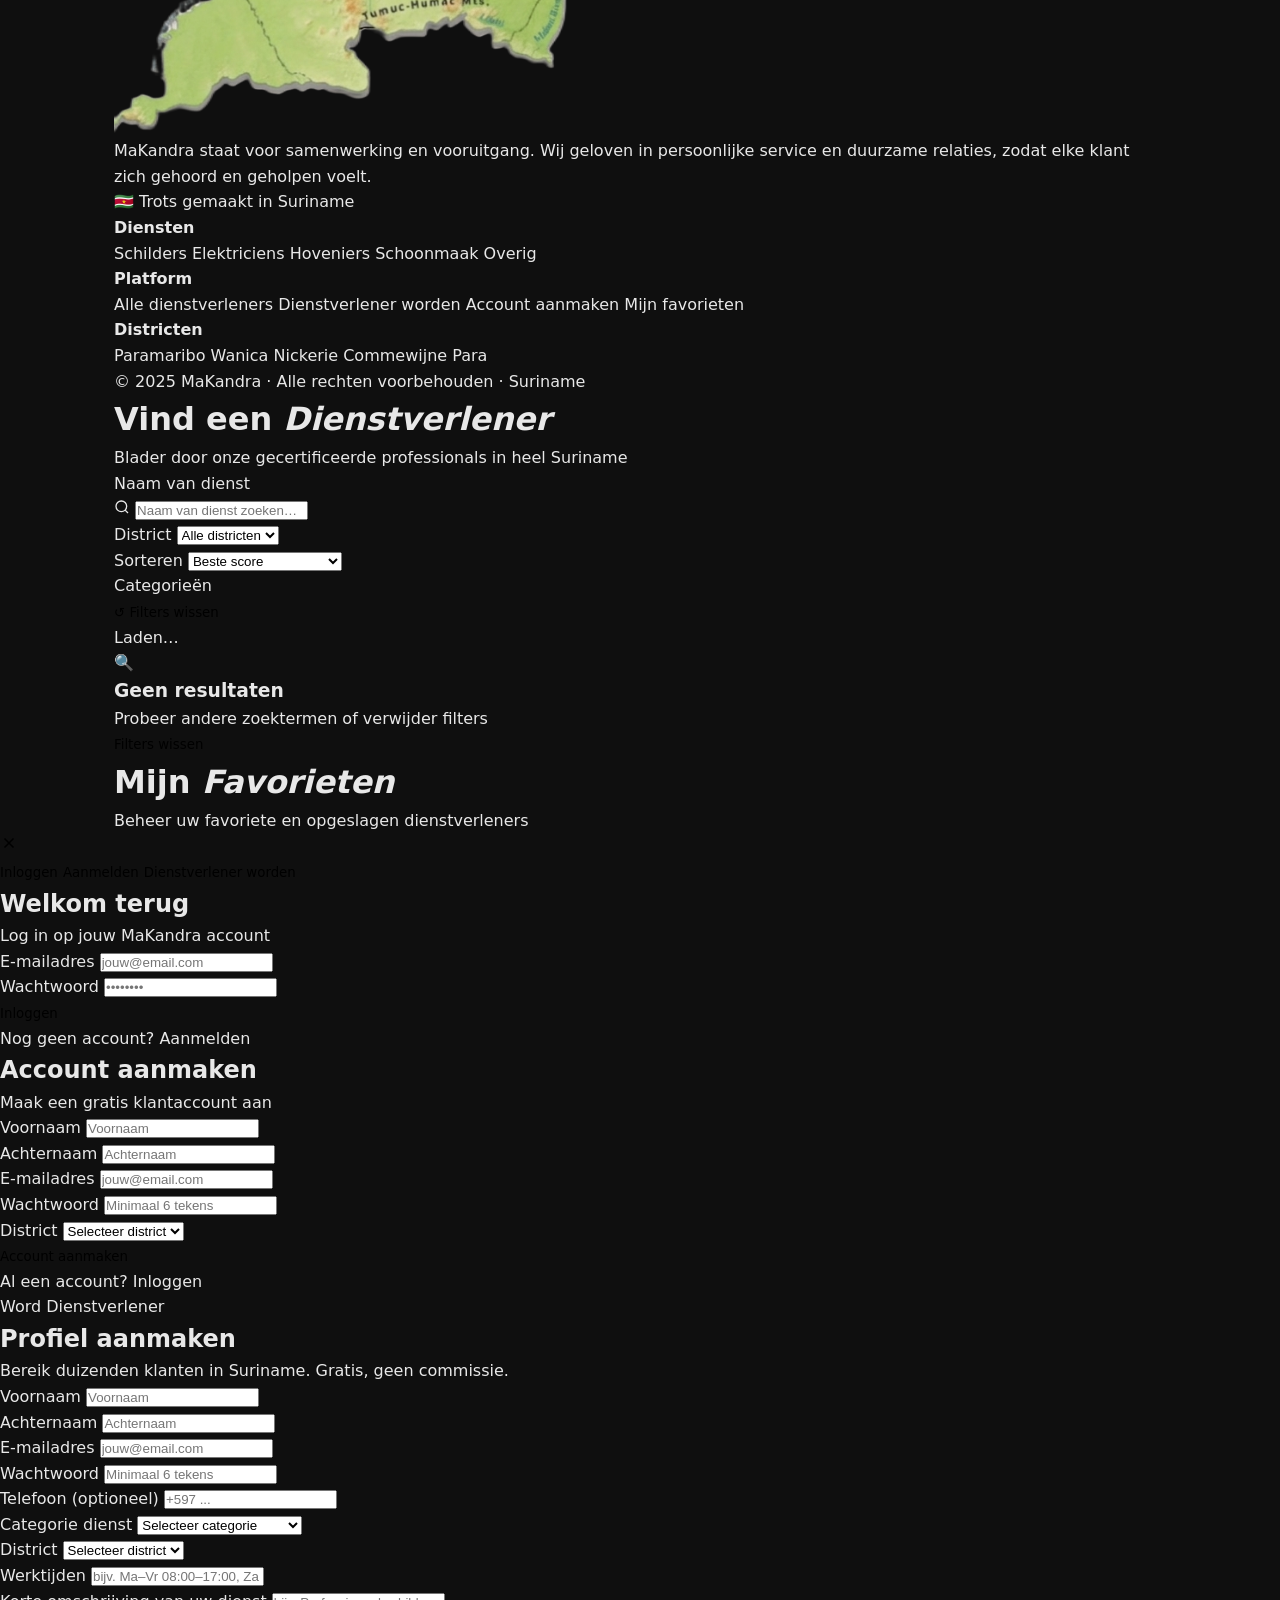
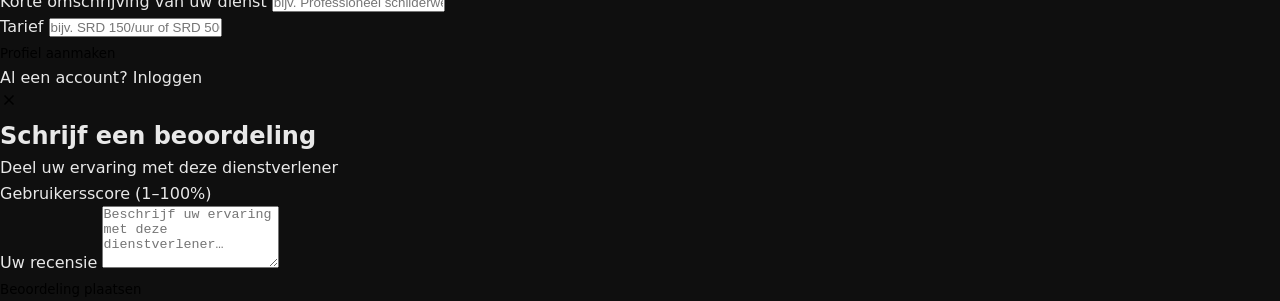
==== commit b6665fdc: "2" ====
--- a/makandra/index.html
+++ b/makandra/index.html
@@ -7,8 +7,9 @@
   <link rel="preconnect" href="https://fonts.googleapis.com" />
   <link rel="preconnect" href="https://fonts.gstatic.com" crossorigin />
   <link href="https://fonts.googleapis.com/css2?family=Fraunces:opsz,wght@9..144,300;9..144,400;9..144,600;9..144,700;9..144,900&family=Plus+Jakarta+Sans:wght@300;400;500;600;700&display=swap" rel="stylesheet" />
-  <link rel="stylesheet" href="../css/main.css" />
-  <link rel="stylesheet" href="style.css" />
+  <base href="../" />
+  <link rel="stylesheet" href="css/main.css" />
+  <link rel="stylesheet" href="./style.css" />
 </head>
 <body>
 
